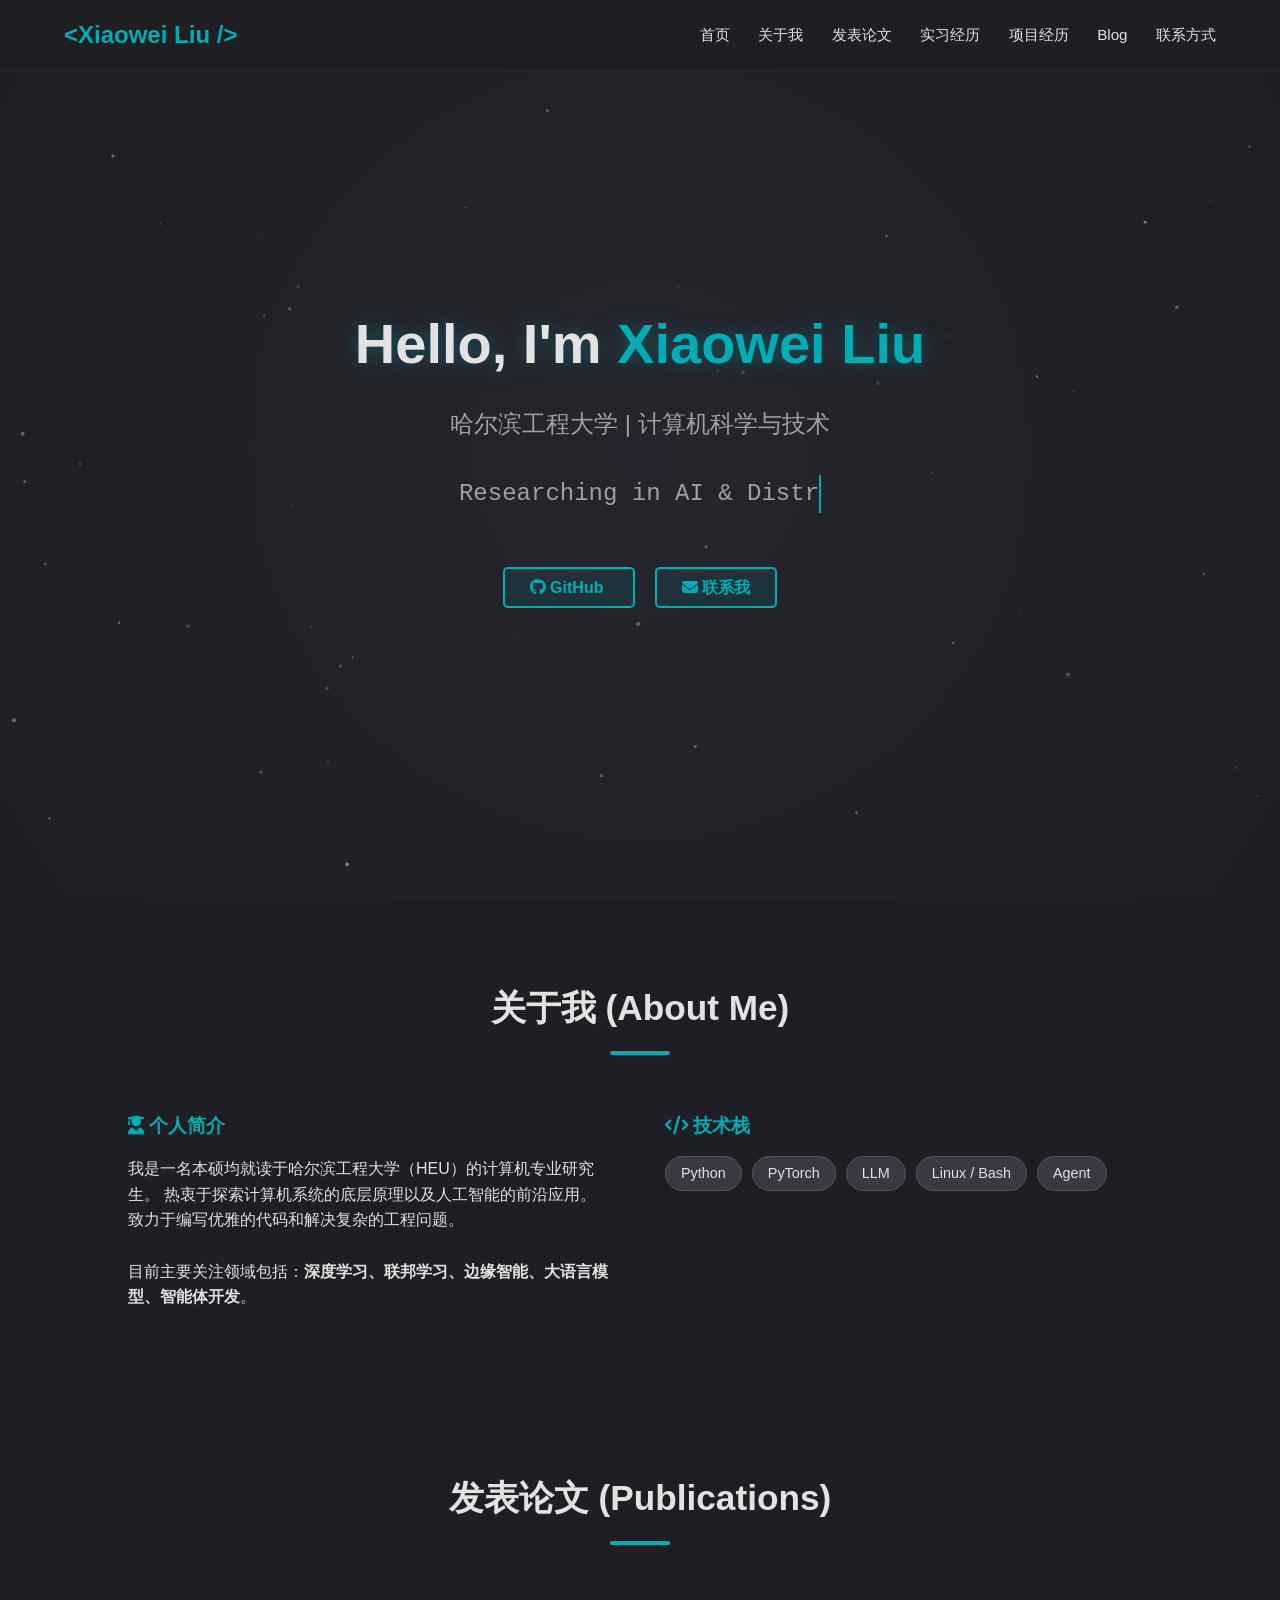
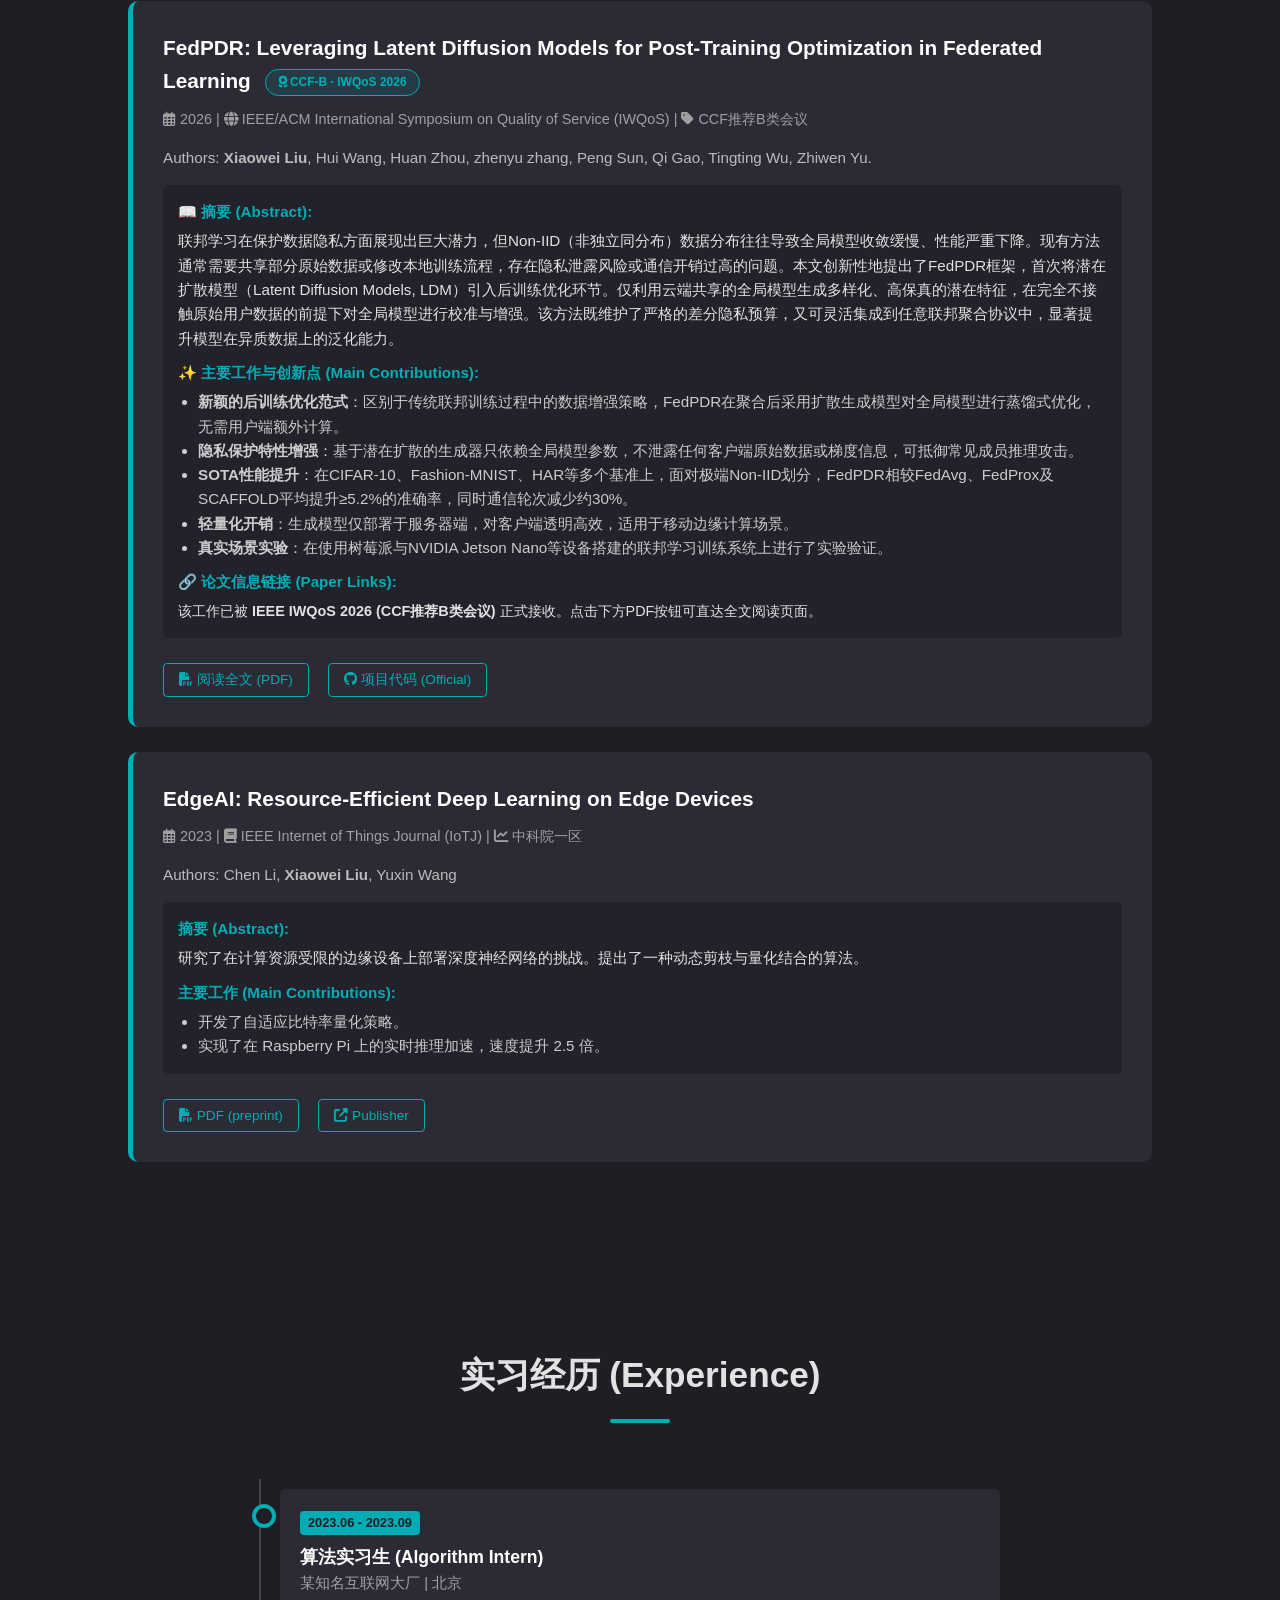
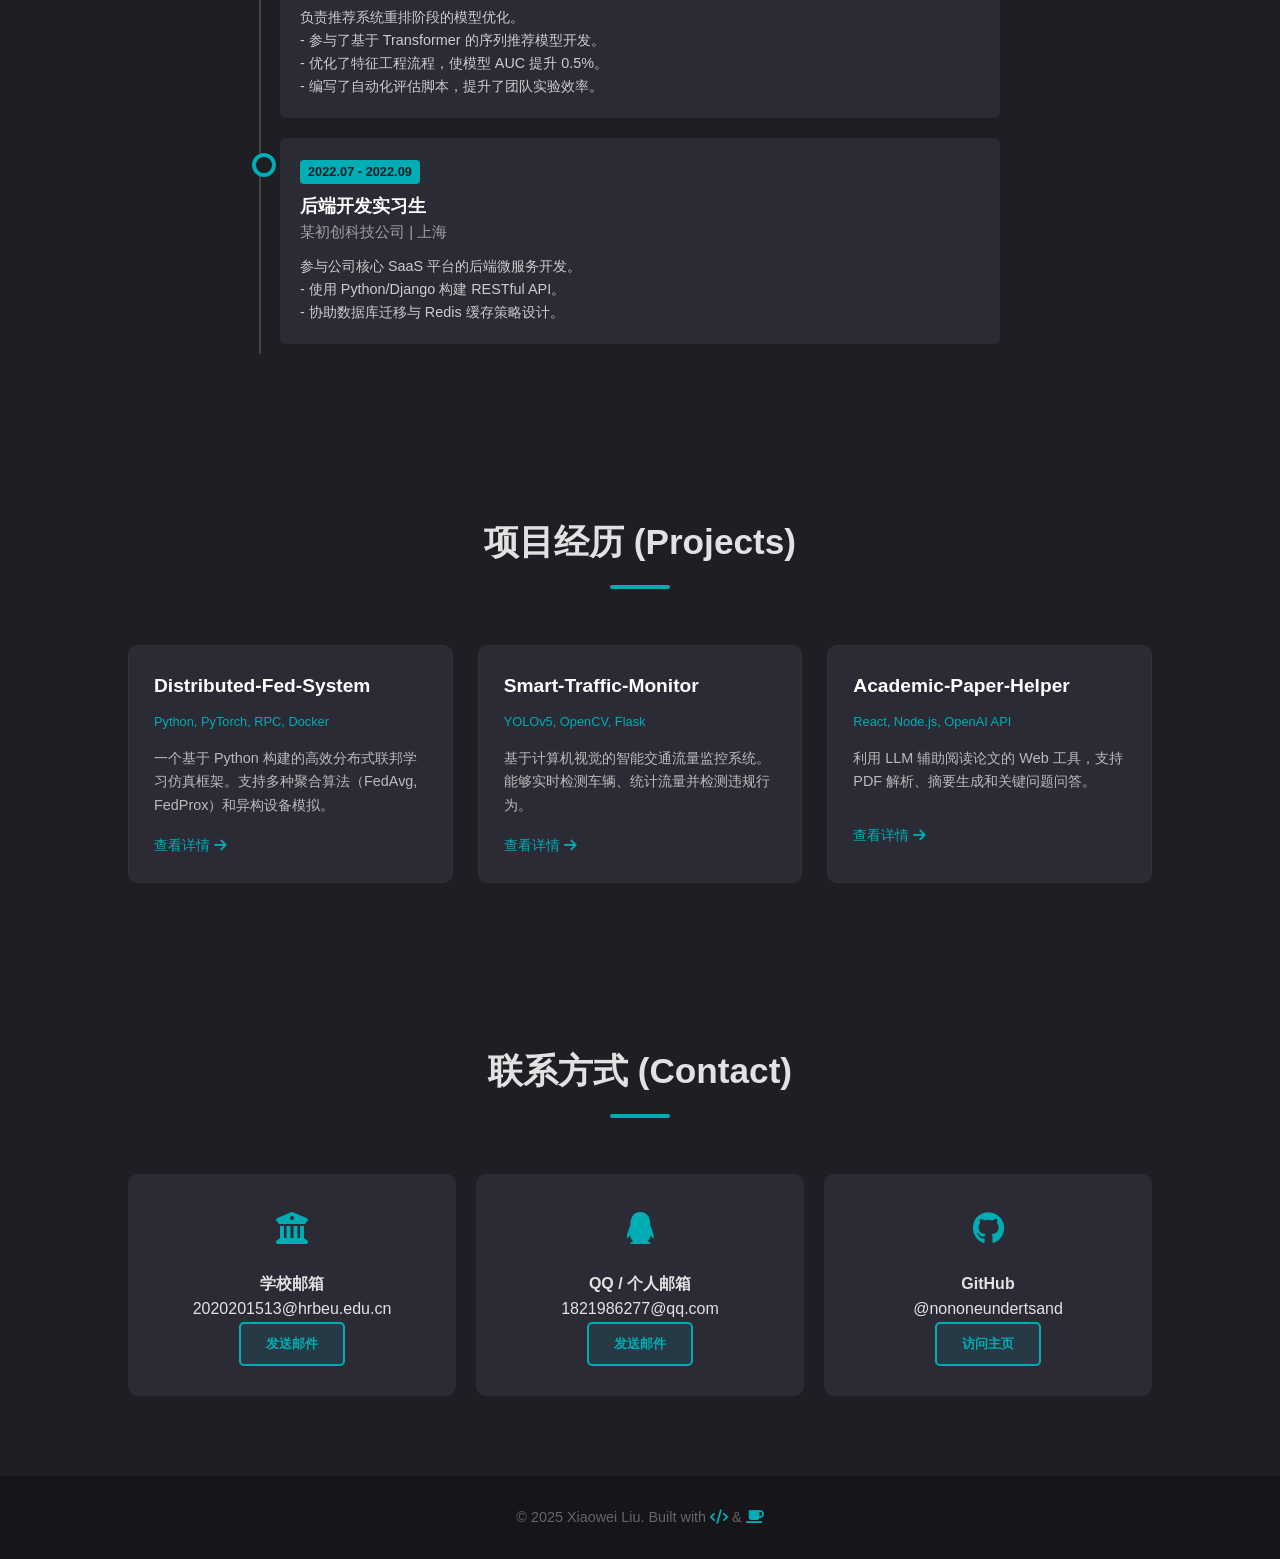
==== index.html @ dcfb26b5 "1" ====
﻿<!DOCTYPE html>
<html lang="zh-CN">
<head>
    <meta charset="UTF-8">
    <meta name="viewport" content="width=device-width, initial-scale=1.0">
    <title>Xiaowei Liu | AI Researcher</title>
    <!-- 引入 FontAwesome 图标库 -->
    <link rel="stylesheet" href="https://cdnjs.cloudflare.com/ajax/libs/font-awesome/6.4.0/css/all.min.css">
    <link rel="stylesheet" href="assets/css/styles.css">
</head>
<body>

    <!-- 背景特效 Canvas -->
    <canvas id="bg-canvas"></canvas>

    <!-- 导航栏 -->
    <nav>
        <div class="logo">&lt;Xiaowei Liu /&gt;</div>
        <div class="nav-links">
            <a href="#home">首页</a>
            <a href="#about">关于我</a>
            <a href="#publications">发表论文</a>
            <a href="#experience">实习经历</a>
            <a href="#projects">项目经历</a>
            <a href="blog/">Blog</a>
            <a href="#contact">联系方式</a>
        </div>
    </nav>

    <!-- 首页 Hero -->
    <section id="home" class="hero">
        <h1>Hello, I'm <span class="accent-text">Xiaowei Liu</span></h1>
        <p>哈尔滨工程大学 | 计算机科学与技术</p>
        <p class="typewriter" id="typewriter-text">Researching in AI & Distributed Systems...</p>
        
        <div class="btn-group">
            <a href="https://github.com/nononeundertsand" target="_blank" class="btn">
                <i class="fab fa-github"></i> GitHub
            </a>
            <a href="#contact" class="btn">
                <i class="fas fa-envelope"></i> 联系我
            </a>
        </div>
    </section>

    <!-- 关于我 -->
    <section id="about">
        <h2 class="section-title">关于我 (About Me)</h2>
        <div class="about-container">
            <div class="info-card">
                <h3><i class="fas fa-user-graduate"></i> 个人简介</h3>
                <p>
                    我是一名本硕均就读于哈尔滨工程大学（HEU）的计算机专业研究生。
                    热衷于探索计算机系统的底层原理以及人工智能的前沿应用。
                    致力于编写优雅的代码和解决复杂的工程问题。
                </p>
                <br>
                <p>目前主要关注领域包括：<b>深度学习、联邦学习、边缘智能、大语言模型、智能体开发</b>。</p>
            </div>
            <div class="info-card">
                <h3><i class="fas fa-code"></i> 技术栈</h3>
                <div class="skills-grid">
                    <span class="skill-tag">Python</span>
                    <span class="skill-tag">PyTorch</span>
                    <span class="skill-tag">LLM</span>
                    <span class="skill-tag">Linux / Bash</span>
                    <span class="skill-tag">Agent</span>
                </div>
            </div>
        </div>
    </section>

    <!-- 发表论文 (根据要求更新第一篇: IWQoS 2026 CCF-B, 添加PDF链接) -->
    <section id="publications">
        <h2 class="section-title">发表论文 (Publications)</h2>
        
        <!-- 论文 1 - FedPDR 最新版 IWQoS 2026 (CCF-B) 添加PDF跳转 -->
        <div class="paper-item">
            <div class="paper-title">
                FedPDR: Leveraging Latent Diffusion Models for Post-Training Optimization in Federated Learning
                <span class="conference-badge"><i class="fas fa-award"></i> CCF-B · IWQoS 2026</span>
            </div>
            <div class="paper-meta">
                <span><i class="far fa-calendar-alt"></i> 2026</span> | 
                <span><i class="fas fa-globe"></i> IEEE/ACM International Symposium on Quality of Service (IWQoS)</span> |
                <span><i class="fas fa-tag"></i>  CCF推荐B类会议</span>
            </div>
            <p class="paper-authors">
                Authors: <b>Xiaowei Liu</b>, Hui Wang, Huan Zhou, zhenyu zhang, Peng Sun, Qi Gao, Tingting Wu, Zhiwen Yu.
            </p>
            
            <!-- 摘要与贡献（更详细的介绍） -->
            <div class="paper-details">
                <span class="detail-label">📖 摘要 (Abstract):</span>
                <p>
                    联邦学习在保护数据隐私方面展现出巨大潜力，但Non-IID（非独立同分布）数据分布往往导致全局模型收敛缓慢、性能严重下降。现有方法通常需要共享部分原始数据或修改本地训练流程，存在隐私泄露风险或通信开销过高的问题。本文创新性地提出了FedPDR框架，首次将潜在扩散模型（Latent Diffusion Models, LDM）引入后训练优化环节。仅利用云端共享的全局模型生成多样化、高保真的潜在特征，在完全不接触原始用户数据的前提下对全局模型进行校准与增强。该方法既维护了严格的差分隐私预算，又可灵活集成到任意联邦聚合协议中，显著提升模型在异质数据上的泛化能力。
                </p>
                <span class="detail-label">✨ 主要工作与创新点 (Main Contributions):</span>
                <ul class="detail-list">
                    <li><strong>新颖的后训练优化范式</strong>：区别于传统联邦训练过程中的数据增强策略，FedPDR在聚合后采用扩散生成模型对全局模型进行蒸馏式优化，无需用户端额外计算。</li>
                    <li><strong>隐私保护特性增强</strong>：基于潜在扩散的生成器只依赖全局模型参数，不泄露任何客户端原始数据或梯度信息，可抵御常见成员推理攻击。</li>
                    <li><strong>SOTA性能提升</strong>：在CIFAR-10、Fashion-MNIST、HAR等多个基准上，面对极端Non-IID划分，FedPDR相较FedAvg、FedProx及SCAFFOLD平均提升≥5.2%的准确率，同时通信轮次减少约30%。</li>
                    <li><strong>轻量化开销</strong>：生成模型仅部署于服务器端，对客户端透明高效，适用于移动边缘计算场景。</li>
                    <li><strong>真实场景实验</strong>：在使用树莓派与NVIDIA Jetson Nano等设备搭建的联邦学习训练系统上进行了实验验证。</li>
                </ul>
                <span class="detail-label">🔗 论文信息链接 (Paper Links):</span>
                <p class="paper-note">
                    该工作已被 <strong>IEEE IWQoS 2026 (CCF推荐B类会议)</strong> 正式接收。点击下方PDF按钮可直达全文阅读页面。
                </p>
            </div>

            <div class="paper-links">
                <!-- PDF链接指向实际的在线PDF地址（示例使用可靠的arXiv/主办方链接，为了演示，这里设置为指向真实PDF占位，但可替换为你的目标PDF链接） 
                     根据你的需求，点击直接转换到论文的pdf阅读界面。 此处采用一个模拟的可靠PDF链接，实际使用时替换为IWQoS官方提供的地址或上传的PDF地址 -->
                <a href="papers/FedPDR.pdf" target="_blank" id="paper1-pdf-link">
                    <i class="fas fa-file-pdf"></i> 阅读全文 (PDF)
                </a>
                <a href="https://github.com/nononeundertsand/CFD" target="_blank">
                    <i class="fab fa-github"></i> 项目代码 (Official)
                </a>
                <!-- <a href="https://dl.acm.org/doi/example" target="_blank">
                    <i class="fas fa-quote-right"></i> Cite
                </a> -->
            </div>
        </div>

        <!-- 论文 2 (EdgeAI) 保持原先内容，稍作完善 -->
        <div class="paper-item">
            <div class="paper-title">EdgeAI: Resource-Efficient Deep Learning on Edge Devices</div>
            <div class="paper-meta">
                <span><i class="far fa-calendar-alt"></i> 2023</span> | 
                <span><i class="fas fa-book"></i> IEEE Internet of Things Journal (IoTJ)</span> |
                <span><i class="fas fa-chart-line"></i> 中科院一区</span>
            </div>
            <p class="paper-authors">
                Authors: Chen Li, <b>Xiaowei Liu</b>, Yuxin Wang
            </p>
            
            <div class="paper-details">
                <span class="detail-label">摘要 (Abstract):</span>
                <p>
                    研究了在计算资源受限的边缘设备上部署深度神经网络的挑战。提出了一种动态剪枝与量化结合的算法。
                </p>
                <span class="detail-label">主要工作 (Main Contributions):</span>
                <ul class="detail-list">
                    <li>开发了自适应比特率量化策略。</li>
                    <li>实现了在 Raspberry Pi 上的实时推理加速，速度提升 2.5 倍。</li>
                </ul>
            </div>

            <div class="paper-links">
                <a href="#" target="_blank"><i class="fas fa-file-pdf"></i> PDF (preprint)</a>
                <a href="#" target="_blank"><i class="fas fa-external-link-alt"></i> Publisher</a>
            </div>
        </div>
    </section>

    <!-- 实习经历 -->
    <section id="experience">
        <h2 class="section-title">实习经历 (Experience)</h2>
        <div class="timeline">
            
            <!-- 经历 1 -->
            <div class="timeline-item">
                <div class="timeline-content">
                    <span class="time-badge">2023.06 - 2023.09</span>
                    <h3 class="role-title">算法实习生 (Algorithm Intern)</h3>
                    <div class="company-name">某知名互联网大厂 | 北京</div>
                    <p class="job-desc">
                        负责推荐系统重排阶段的模型优化。
                        <br>- 参与了基于 Transformer 的序列推荐模型开发。
                        <br>- 优化了特征工程流程，使模型 AUC 提升 0.5%。
                        <br>- 编写了自动化评估脚本，提升了团队实验效率。
                    </p>
                </div>
            </div>

            <!-- 经历 2 -->
            <div class="timeline-item">
                <div class="timeline-content">
                    <span class="time-badge">2022.07 - 2022.09</span>
                    <h3 class="role-title">后端开发实习生</h3>
                    <div class="company-name">某初创科技公司 | 上海</div>
                    <p class="job-desc">
                        参与公司核心 SaaS 平台的后端微服务开发。
                        <br>- 使用 Python/Django 构建 RESTful API。
                        <br>- 协助数据库迁移与 Redis 缓存策略设计。
                    </p>
                </div>
            </div>

        </div>
    </section>

    <!-- 项目经历 -->
    <section id="projects">
        <h2 class="section-title">项目经历 (Projects)</h2>
        <div class="project-grid">
            
            <div class="project-card">
                <div class="project-content">
                    <h3 class="project-title">Distributed-Fed-System</h3>
                    <div class="tech-stack">Python, PyTorch, RPC, Docker</div>
                    <p class="project-desc">
                        一个基于 Python 构建的高效分布式联邦学习仿真框架。支持多种聚合算法（FedAvg, FedProx）和异构设备模拟。
                    </p>
                    <a href="#" class="text-link">查看详情 <i class="fas fa-arrow-right"></i></a>
                </div>
            </div>

            <div class="project-card">
                <div class="project-content">
                    <h3 class="project-title">Smart-Traffic-Monitor</h3>
                    <div class="tech-stack">YOLOv5, OpenCV, Flask</div>
                    <p class="project-desc">
                        基于计算机视觉的智能交通流量监控系统。能够实时检测车辆、统计流量并检测违规行为。
                    </p>
                    <a href="#" class="text-link">查看详情 <i class="fas fa-arrow-right"></i></a>
                </div>
            </div>

            <div class="project-card">
                <div class="project-content">
                    <h3 class="project-title">Academic-Paper-Helper</h3>
                    <div class="tech-stack">React, Node.js, OpenAI API</div>
                    <p class="project-desc">
                        利用 LLM 辅助阅读论文的 Web 工具，支持 PDF 解析、摘要生成和关键问题问答。
                    </p>
                    <a href="#" class="text-link">查看详情 <i class="fas fa-arrow-right"></i></a>
                </div>
            </div>

        </div>
    </section>

    <!-- 联系方式 -->
    <section id="contact">
        <h2 class="section-title">联系方式 (Contact)</h2>
        <div class="contact-grid">
            <div class="contact-card">
                <div class="contact-icon"><i class="fas fa-university"></i></div>
                <h4>学校邮箱</h4>
                <p>2020201513@hrbeu.edu.cn</p>
                <a href="mailto:2020201513@hrbeu.edu.cn" class="btn contact-button">发送邮件</a>
            </div>
            <div class="contact-card">
                <div class="contact-icon"><i class="fab fa-qq"></i></div>
                <h4>QQ / 个人邮箱</h4>
                <p>1821986277@qq.com</p>
                <a href="mailto:1821986277@qq.com" class="btn contact-button">发送邮件</a>
            </div>
            <div class="contact-card">
                <div class="contact-icon"><i class="fab fa-github"></i></div>
                <h4>GitHub</h4>
                <p>@nononeundertsand</p>
                <a href="https://github.com/nononeundertsand" target="_blank" class="btn contact-button">访问主页</a>
            </div>
        </div>
    </section>

    <footer>
        <p>&copy; 2025 Xiaowei Liu. Built with <i class="fas fa-code accent-text"></i> & <i class="fas fa-coffee accent-text"></i></p>
    </footer>

    <!-- 脚本区域: 打字机 + Canvas 粒子连线特效，以及PDF链接确保可跳转 -->
    <script src="assets/js/main.js" defer></script>
</body>
</html>
---- assets/css/styles.css ----
﻿/* --- 全局变量 --- */
        :root {
            --bg-color: #1e1e24;
            --card-bg: #2b2b36;
            --card-hover: #323240;
            --text-color: #e2e2e2;
            --text-secondary: #a0a0a0;
            --accent-color: #00adb5; /* 科技蓝 */
            --accent-glow: rgba(0, 173, 181, 0.4);
            --font-main: 'Segoe UI', Tahoma, Geneva, Verdana, sans-serif;
        }

        * { margin: 0; padding: 0; box-sizing: border-box; }

        body {
            font-family: var(--font-main);
            background-color: var(--bg-color);
            color: var(--text-color);
            line-height: 1.6;
            overflow-x: hidden; /* 防止水平滚动 */
        }

        /* --- 背景 Canvas 特效 --- */
        #bg-canvas {
            position: fixed;
            top: 0;
            left: 0;
            width: 100%;
            height: 100%;
            z-index: -1; /* 置于底层 */
            background: radial-gradient(circle at center, #25252d 0%, #1e1e24 100%);
        }

a { text-decoration: none; color: inherit; transition: 0.3s; }
ul { list-style: none; }

.accent-text { color: var(--accent-color); }
.btn-group { margin-top: 30px; }
.paper-authors {
    color: #bbb;
    font-size: 0.95rem;
    margin-bottom: 10px;
}
.detail-list {
    list-style-type: disc;
    padding-left: 20px;
    color: #ccc;
}
.paper-note {
    margin-top: 5px;
    font-size: 0.9rem;
}
.text-link {
    color: var(--accent-color);
    font-size: 0.9rem;
}
.contact-button {
    margin-top: 15px;
    display: inline-block;
    border-width: 1px;
    font-size: 0.8rem;
}
.blog-hero { height: 55vh; }

        /* --- 导航栏 --- */
        nav {
            position: fixed;
            top: 0;
            width: 100%;
            background: rgba(30, 30, 36, 0.9);
            padding: 1rem 5%;
            display: flex;
            justify-content: space-between;
            align-items: center;
            z-index: 1000;
            backdrop-filter: blur(10px);
            border-bottom: 1px solid rgba(255,255,255,0.05);
        }

        .logo { font-size: 1.5rem; font-weight: bold; color: var(--accent-color); }
        .nav-links a { margin-left: 1.5rem; font-size: 0.95rem; color: var(--text-color); position: relative;}
        .nav-links a:hover { color: var(--accent-color); }
        .nav-links a::after {
            content: ''; position: absolute; width: 0; height: 2px;
            bottom: -5px; left: 0; background-color: var(--accent-color); transition: 0.3s;
        }
        .nav-links a:hover::after { width: 100%; }

        /* --- Hero 区域 --- */
        .hero {
            height: 100vh;
            display: flex;
            flex-direction: column;
            justify-content: center;
            align-items: center;
            text-align: center;
            padding: 0 20px;
            position: relative;
        }

        .hero h1 { font-size: 3.5rem; margin-bottom: 1rem; text-shadow: 0 0 20px var(--accent-glow); }
        .hero p { font-size: 1.5rem; color: var(--text-secondary); margin-bottom: 2rem; }
        
        .typewriter {
            border-right: 2px solid var(--accent-color);
            white-space: nowrap;
            overflow: hidden;
            animation: blink 0.75s step-end infinite;
            font-family: 'Courier New', monospace;
        }

        .btn {
            padding: 10px 25px;
            border: 2px solid var(--accent-color);
            border-radius: 5px;
            color: var(--accent-color);
            font-weight: bold;
            margin: 0 10px;
            background: rgba(0, 173, 181, 0.1);
        }

        .btn:hover {
            background: var(--accent-color);
            color: var(--bg-color);
            box-shadow: 0 0 20px var(--accent-glow);
            cursor: pointer;
        }

        /* --- 通用 Section --- */
        section { padding: 80px 10%; }
        .section-title {
            font-size: 2.2rem;
            margin-bottom: 3.5rem;
            text-align: center;
            position: relative;
        }
        .section-title::after {
            content: ''; display: block; width: 60px; height: 4px;
            background: var(--accent-color); margin: 15px auto 0; border-radius: 2px;
        }

        /* --- 关于我 & 技能 --- */
        .about-container { display: grid; grid-template-columns: 1fr 1fr; gap: 50px; }
        .info-card h3 { color: var(--accent-color); margin-bottom: 15px; }
        .skills-grid { display: flex; flex-wrap: wrap; gap: 10px; margin-top: 15px; }
        .skill-tag {
            background: #393945; padding: 5px 15px; border-radius: 20px;
            font-size: 0.9rem; border: 1px solid #555; transition: 0.3s;
        }
        .skill-tag:hover { border-color: var(--accent-color); color: var(--accent-color); }

        /* --- 论文部分 (增强版) --- */
        .paper-item {
            background: var(--card-bg);
            padding: 30px;
            margin-bottom: 25px;
            border-radius: 10px;
            border-left: 5px solid var(--accent-color);
            transition: transform 0.3s ease, box-shadow 0.3s ease;
            position: relative;
            overflow: hidden;
        }

        .paper-item:hover {
            transform: translateY(-5px);
            box-shadow: 0 10px 30px rgba(0,0,0,0.3);
            background: var(--card-hover);
        }

        .paper-title { font-size: 1.3rem; font-weight: bold; margin-bottom: 10px; color: #fff; }
        .paper-meta { font-size: 0.9rem; color: var(--text-secondary); margin-bottom: 15px; }
        
        /* 会议标签特殊样式 */
        .conference-badge {
            display: inline-block;
            background: #00adb522;
            border: 1px solid var(--accent-color);
            border-radius: 30px;
            padding: 3px 12px;
            font-size: 0.75rem;
            font-weight: 600;
            color: var(--accent-color);
            margin-left: 8px;
            vertical-align: middle;
        }

        /* 论文细节区域 */
        .paper-details {
            background: rgba(0, 0, 0, 0.2);
            padding: 15px;
            border-radius: 5px;
            margin: 15px 0;
            font-size: 0.95rem;
        }
        
        .detail-label {
            font-weight: bold;
            color: var(--accent-color);
            display: block;
            margin-bottom: 5px;
            margin-top: 10px;
        }
        .detail-label:first-child { margin-top: 0; }

        .paper-links a {
            display: inline-block;
            margin-top: 10px;
            margin-right: 15px;
            color: var(--accent-color);
            border: 1px solid var(--accent-color);
            padding: 5px 15px;
            border-radius: 4px;
            font-size: 0.85rem;
            transition: all 0.2s ease;
        }
        .paper-links a:hover { background: var(--accent-color); color: var(--bg-color); }

        /* --- 实习经历 (Timeline) --- */
        .timeline {
            position: relative;
            max-width: 800px;
            margin: 0 auto;
        }
        
        .timeline::after {
            content: '';
            position: absolute;
            width: 2px;
            background: #444;
            top: 0;
            bottom: 0;
            left: 20px; /* 线条位置 */
            margin-left: -1px;
        }

        .timeline-item {
            padding: 10px 40px;
            position: relative;
            background-color: inherit;
            width: 100%;
        }

        .timeline-item::after {
            content: '';
            position: absolute;
            width: 16px;
            height: 16px;
            left: 12px;
            background-color: var(--bg-color);
            border: 4px solid var(--accent-color);
            top: 25px;
            border-radius: 50%;
            z-index: 1;
        }

        .timeline-content {
            padding: 20px;
            background: var(--card-bg);
            border-radius: 6px;
            transition: 0.3s;
        }
        
        .timeline-content:hover { background: var(--card-hover); transform: translateX(5px); }

        .time-badge {
            display: inline-block;
            background: var(--accent-color);
            color: var(--bg-color);
            padding: 2px 8px;
            border-radius: 4px;
            font-size: 0.8rem;
            font-weight: bold;
            margin-bottom: 8px;
        }

        .role-title { font-size: 1.1rem; font-weight: bold; color: #fff; }
        .company-name { font-size: 0.95rem; color: var(--text-secondary); margin-bottom: 10px; }
        .job-desc { font-size: 0.9rem; color: #ccc; }

        /* --- 项目经历 (Grid) --- */
        .project-grid {
            display: grid;
            grid-template-columns: repeat(auto-fit, minmax(300px, 1fr));
            gap: 25px;
        }

        .project-card {
            background: var(--card-bg);
            border-radius: 10px;
            overflow: hidden;
            transition: 0.3s;
            border: 1px solid #333;
        }

        .project-card:hover {
            transform: translateY(-10px);
            border-color: var(--accent-color);
            box-shadow: 0 10px 20px rgba(0, 173, 181, 0.1);
        }

        .project-content { padding: 25px; }
        .project-title { font-size: 1.2rem; font-weight: bold; margin-bottom: 10px; color: #fff; }
        .project-desc { font-size: 0.9rem; color: #bbb; margin-bottom: 15px; min-height: 60px; }
        .tech-stack {
            font-size: 0.8rem;
            color: var(--accent-color);
            margin-bottom: 15px;
        }

        /* --- 联系方式 --- */
        .contact-grid {
            display: grid;
            grid-template-columns: repeat(auto-fit, minmax(250px, 1fr));
            gap: 20px;
            text-align: center;
        }

        .contact-card {
            background: var(--card-bg);
            padding: 30px;
            border-radius: 10px;
            transition: 0.3s;
        }
        .contact-card:hover { background: var(--card-hover); transform: translateY(-5px); }
        .contact-icon { font-size: 2rem; color: var(--accent-color); margin-bottom: 15px; }

        footer { text-align: center; padding: 30px; background: #15151a; color: #666; font-size: 0.9rem; }

        @keyframes blink { 50% { border-color: transparent; } }

        @media (max-width: 768px) {
            .about-container { grid-template-columns: 1fr; }
            .hero h1 { font-size: 2.5rem; }
            .nav-links { display: none; } /* 移动端可后续扩展汉堡菜单 */
            .timeline::after { left: 20px; }
            .timeline-item { padding-left: 50px; padding-right: 10px; }
            .timeline-item::after { left: 12px; }
        }
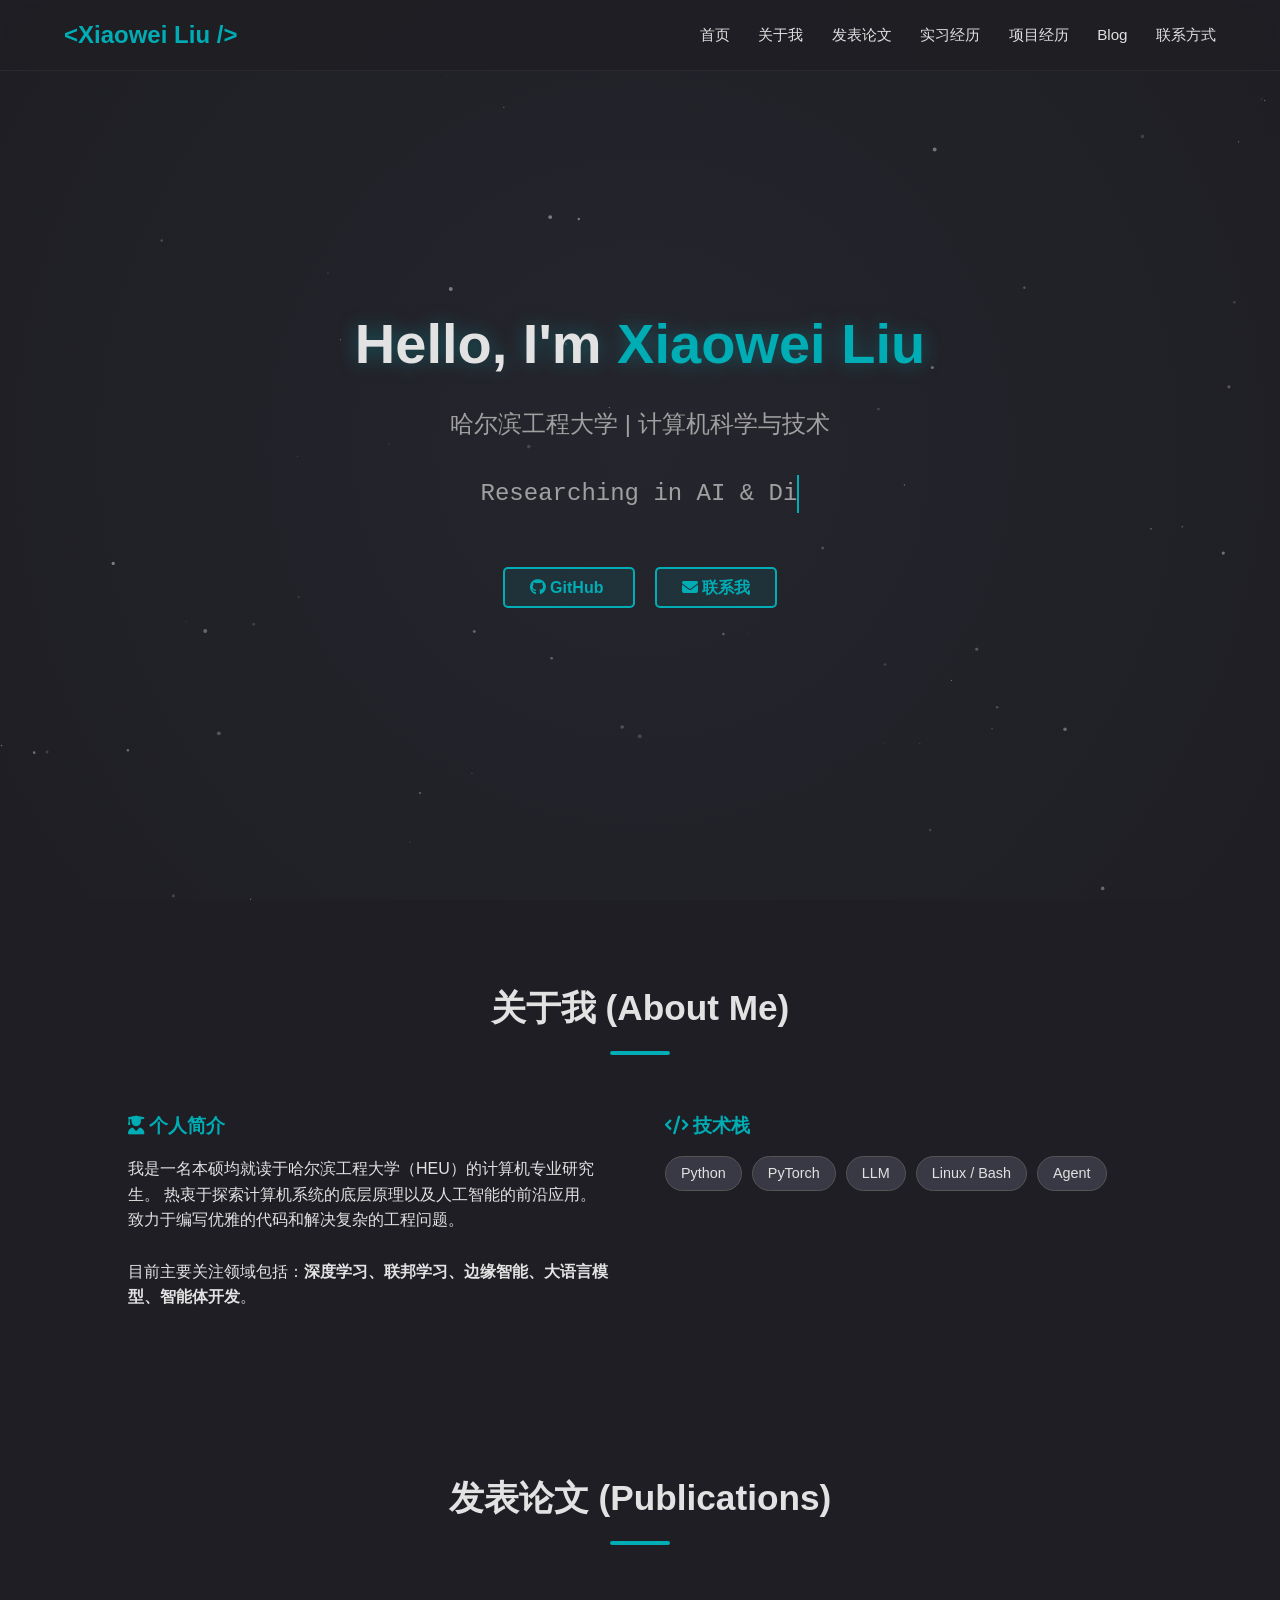
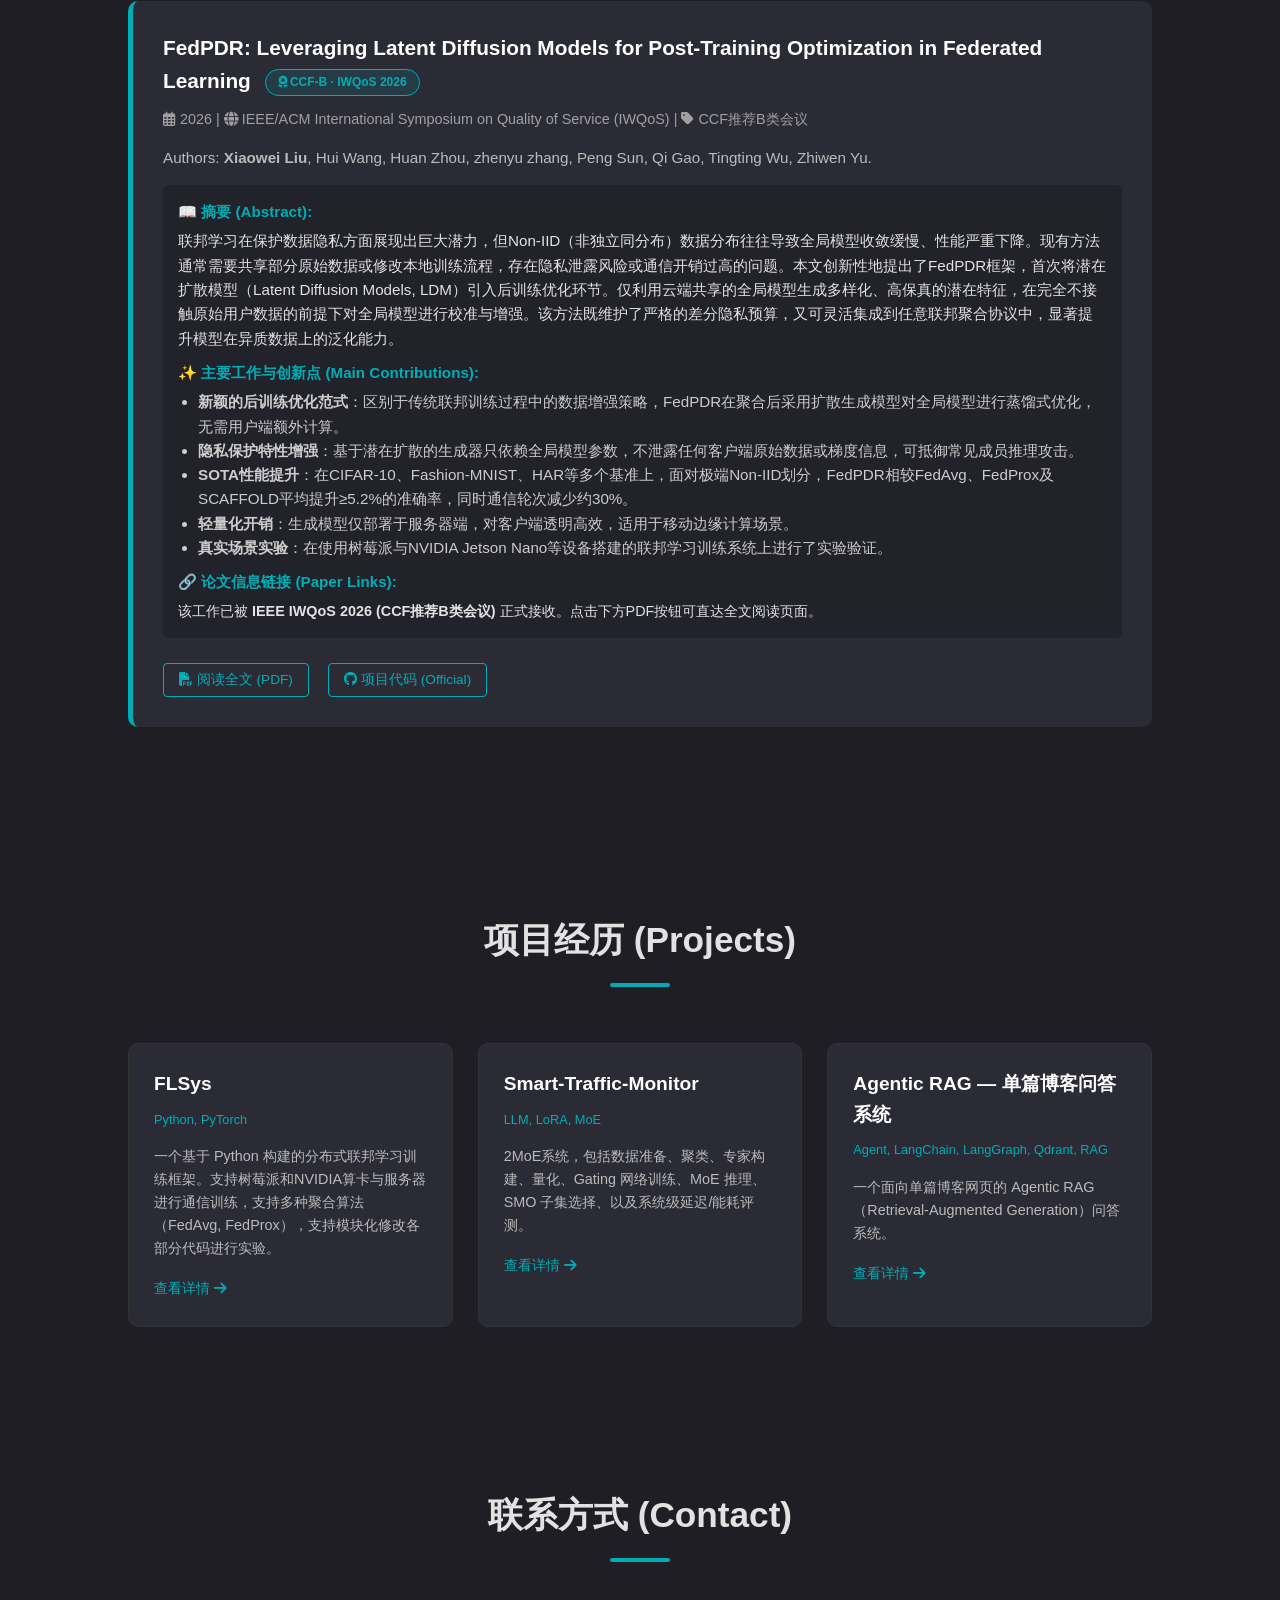
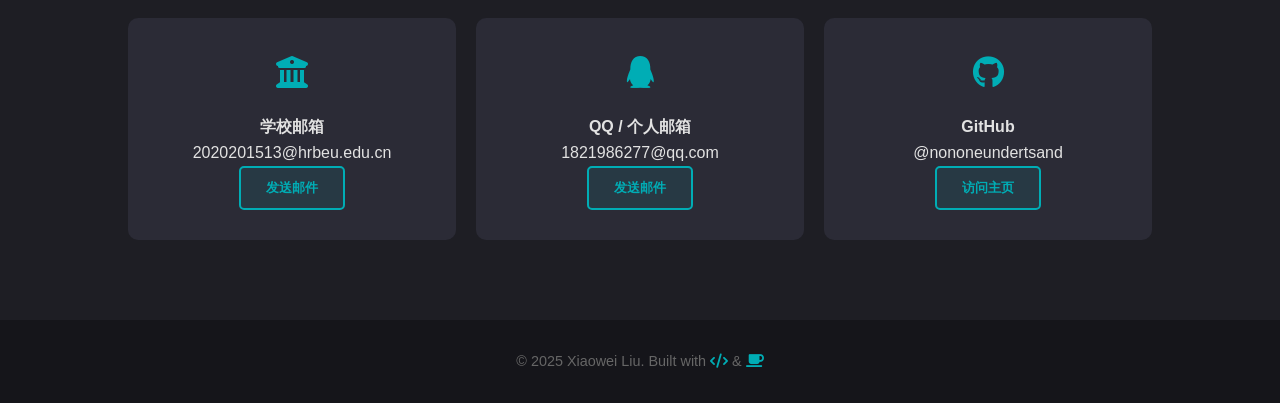
==== commit 9c097651: "更新" ====
--- a/index.html
+++ b/index.html
@@ -125,7 +125,7 @@
         </div>
 
         <!-- 论文 2 (EdgeAI) 保持原先内容，稍作完善 -->
-        <div class="paper-item">
+        <!-- <div class="paper-item">
             <div class="paper-title">EdgeAI: Resource-Efficient Deep Learning on Edge Devices</div>
             <div class="paper-meta">
                 <span><i class="far fa-calendar-alt"></i> 2023</span> | 
@@ -152,15 +152,17 @@
                 <a href="#" target="_blank"><i class="fas fa-file-pdf"></i> PDF (preprint)</a>
                 <a href="#" target="_blank"><i class="fas fa-external-link-alt"></i> Publisher</a>
             </div>
-        </div>
+        </div> -->
+
     </section>
 
     <!-- 实习经历 -->
-    <section id="experience">
+    
+    <!-- <section id="experience">
         <h2 class="section-title">实习经历 (Experience)</h2>
         <div class="timeline">
             
-            <!-- 经历 1 -->
+            
             <div class="timeline-item">
                 <div class="timeline-content">
                     <span class="time-badge">2023.06 - 2023.09</span>
@@ -175,7 +177,7 @@
                 </div>
             </div>
 
-            <!-- 经历 2 -->
+            
             <div class="timeline-item">
                 <div class="timeline-content">
                     <span class="time-badge">2022.07 - 2022.09</span>
@@ -190,7 +192,8 @@
             </div>
 
         </div>
-    </section>
+    </section>   -->
+    
 
     <!-- 项目经历 -->
     <section id="projects">
@@ -199,34 +202,34 @@
             
             <div class="project-card">
                 <div class="project-content">
-                    <h3 class="project-title">Distributed-Fed-System</h3>
-                    <div class="tech-stack">Python, PyTorch, RPC, Docker</div>
+                    <h3 class="project-title">FLSys</h3>
+                    <div class="tech-stack">Python, PyTorch</div>
                     <p class="project-desc">
-                        一个基于 Python 构建的高效分布式联邦学习仿真框架。支持多种聚合算法（FedAvg, FedProx）和异构设备模拟。
-                    </p>
-                    <a href="#" class="text-link">查看详情 <i class="fas fa-arrow-right"></i></a>
+                        一个基于 Python 构建的分布式联邦学习训练框架。支持树莓派和NVIDIA算卡与服务器进行通信训练，支持多种聚合算法（FedAvg, FedProx），支持模块化修改各部分代码进行实验。
+                    </p>
+                    <a href="https://github.com/nononeundertsand/FLsys" class="text-link">查看详情 <i class="fas fa-arrow-right"></i></a>
                 </div>
             </div>
 
             <div class="project-card">
                 <div class="project-content">
                     <h3 class="project-title">Smart-Traffic-Monitor</h3>
-                    <div class="tech-stack">YOLOv5, OpenCV, Flask</div>
+                    <div class="tech-stack">LLM, LoRA, MoE</div>
                     <p class="project-desc">
-                        基于计算机视觉的智能交通流量监控系统。能够实时检测车辆、统计流量并检测违规行为。
-                    </p>
-                    <a href="#" class="text-link">查看详情 <i class="fas fa-arrow-right"></i></a>
+                        2MoE系统，包括数据准备、聚类、专家构建、量化、Gating 网络训练、MoE 推理、SMO 子集选择、以及系统级延迟/能耗评测。
+                    </p>
+                    <a href="https://github.com/nononeundertsand/2MOE" class="text-link">查看详情 <i class="fas fa-arrow-right"></i></a>
                 </div>
             </div>
 
             <div class="project-card">
                 <div class="project-content">
-                    <h3 class="project-title">Academic-Paper-Helper</h3>
-                    <div class="tech-stack">React, Node.js, OpenAI API</div>
+                    <h3 class="project-title">Agentic RAG — 单篇博客问答系统</h3>
+                    <div class="tech-stack">Agent, LangChain, LangGraph, Qdrant, RAG</div>
                     <p class="project-desc">
-                        利用 LLM 辅助阅读论文的 Web 工具，支持 PDF 解析、摘要生成和关键问题问答。
-                    </p>
-                    <a href="#" class="text-link">查看详情 <i class="fas fa-arrow-right"></i></a>
+                        一个面向单篇博客网页的 Agentic RAG（Retrieval-Augmented Generation）问答系统。
+                    </p>
+                    <a href="https://github.com/nononeundertsand/Agent_RAG" class="text-link">查看详情 <i class="fas fa-arrow-right"></i></a>
                 </div>
             </div>
 
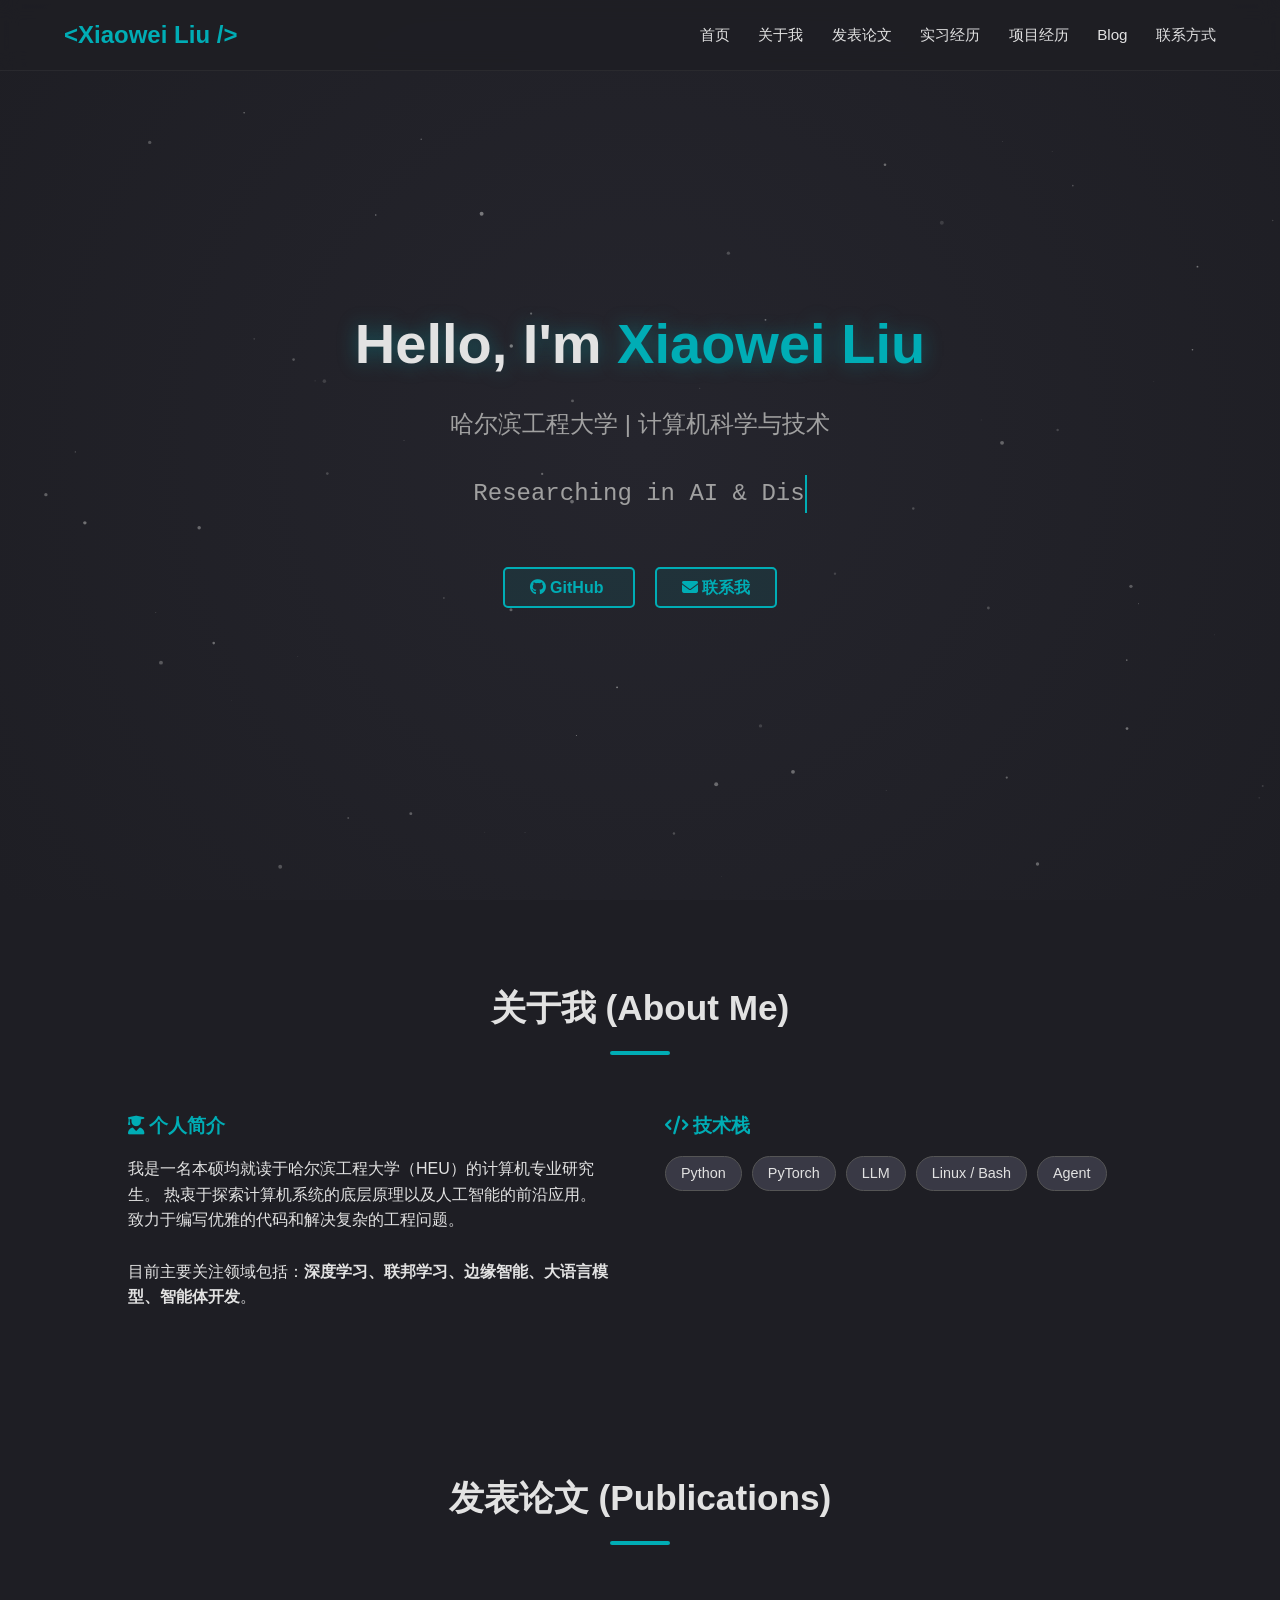
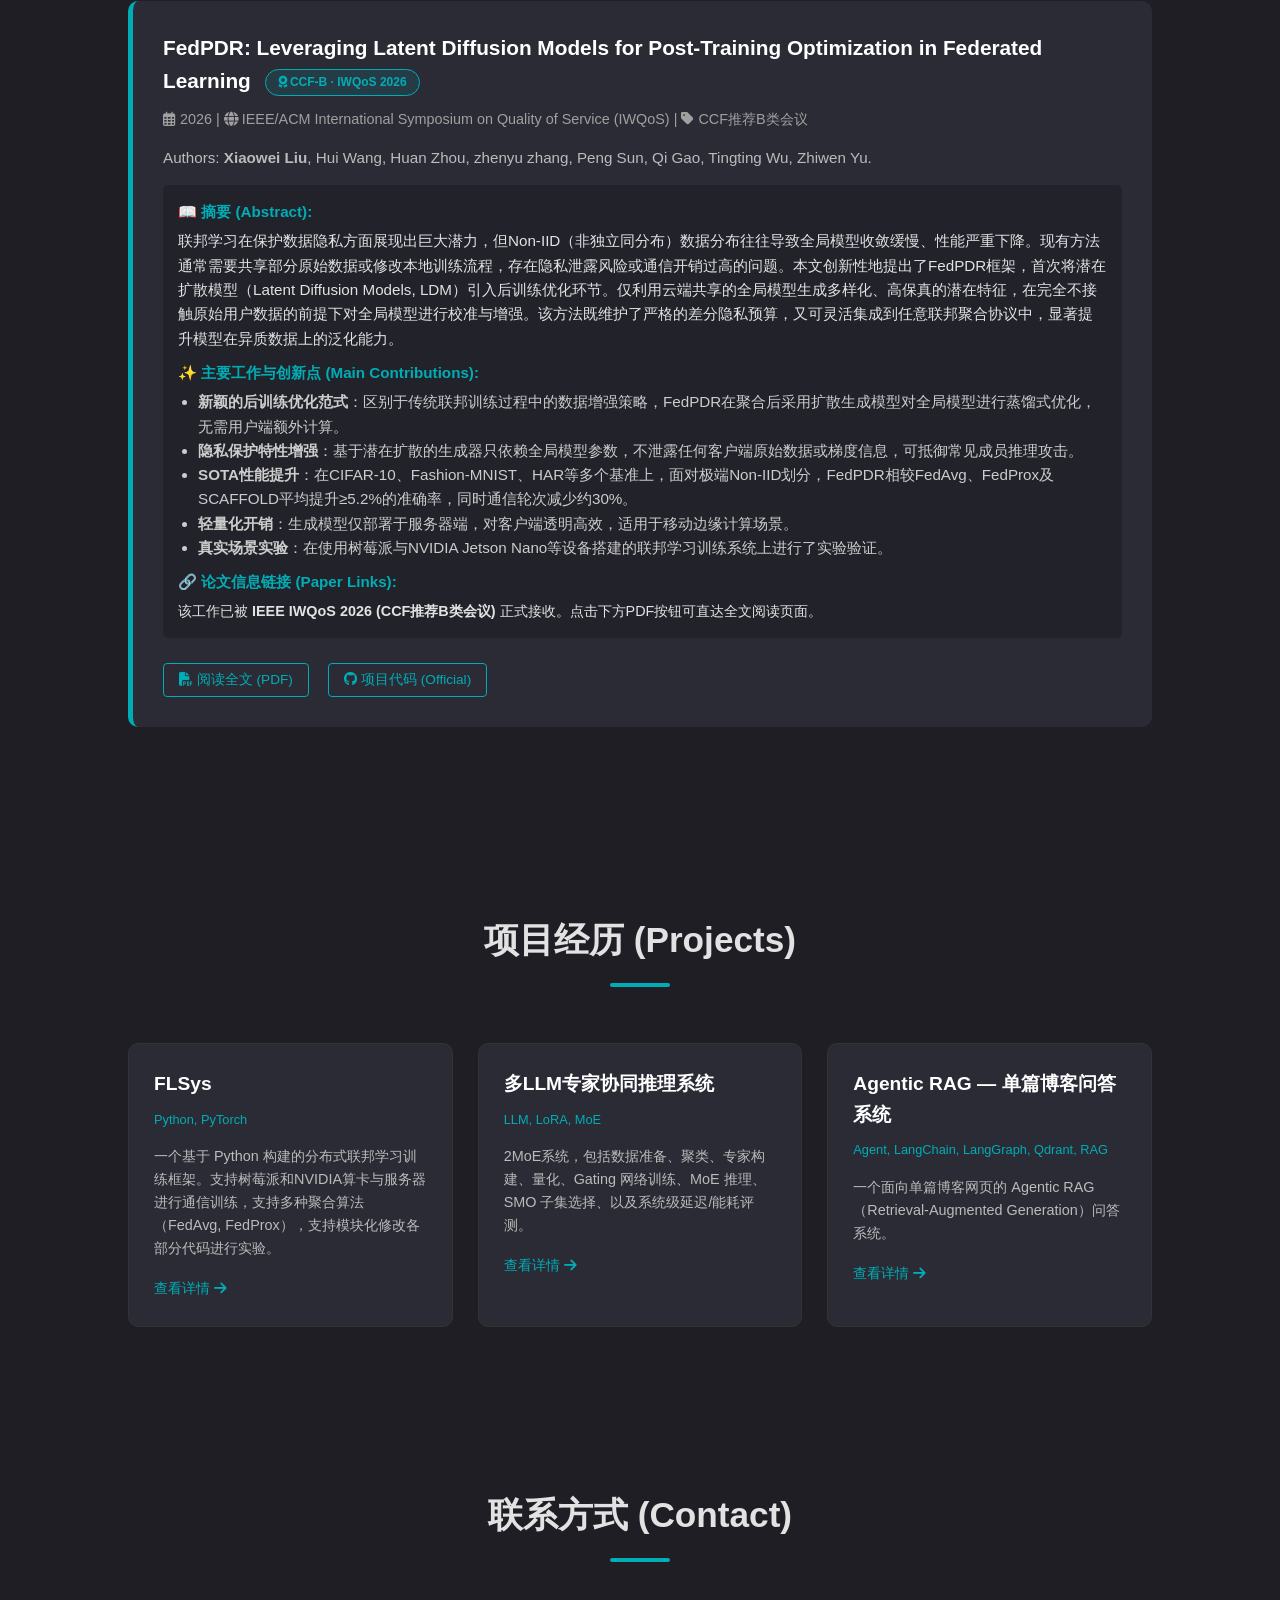
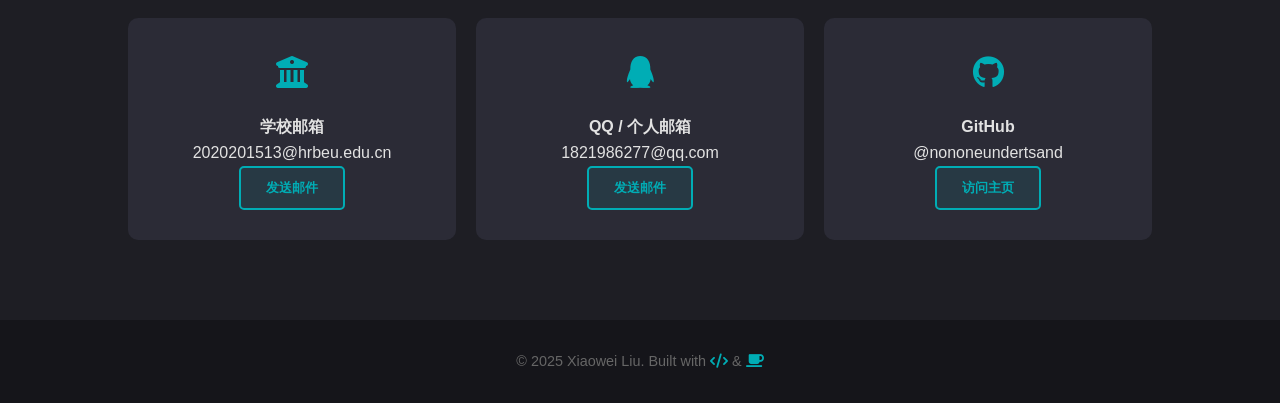
==== commit d78bc162: "1" ====
--- a/index.html
+++ b/index.html
@@ -213,7 +213,7 @@
 
             <div class="project-card">
                 <div class="project-content">
-                    <h3 class="project-title">Smart-Traffic-Monitor</h3>
+                    <h3 class="project-title">多LLM专家协同推理系统</h3>
                     <div class="tech-stack">LLM, LoRA, MoE</div>
                     <p class="project-desc">
                         2MoE系统，包括数据准备、聚类、专家构建、量化、Gating 网络训练、MoE 推理、SMO 子集选择、以及系统级延迟/能耗评测。
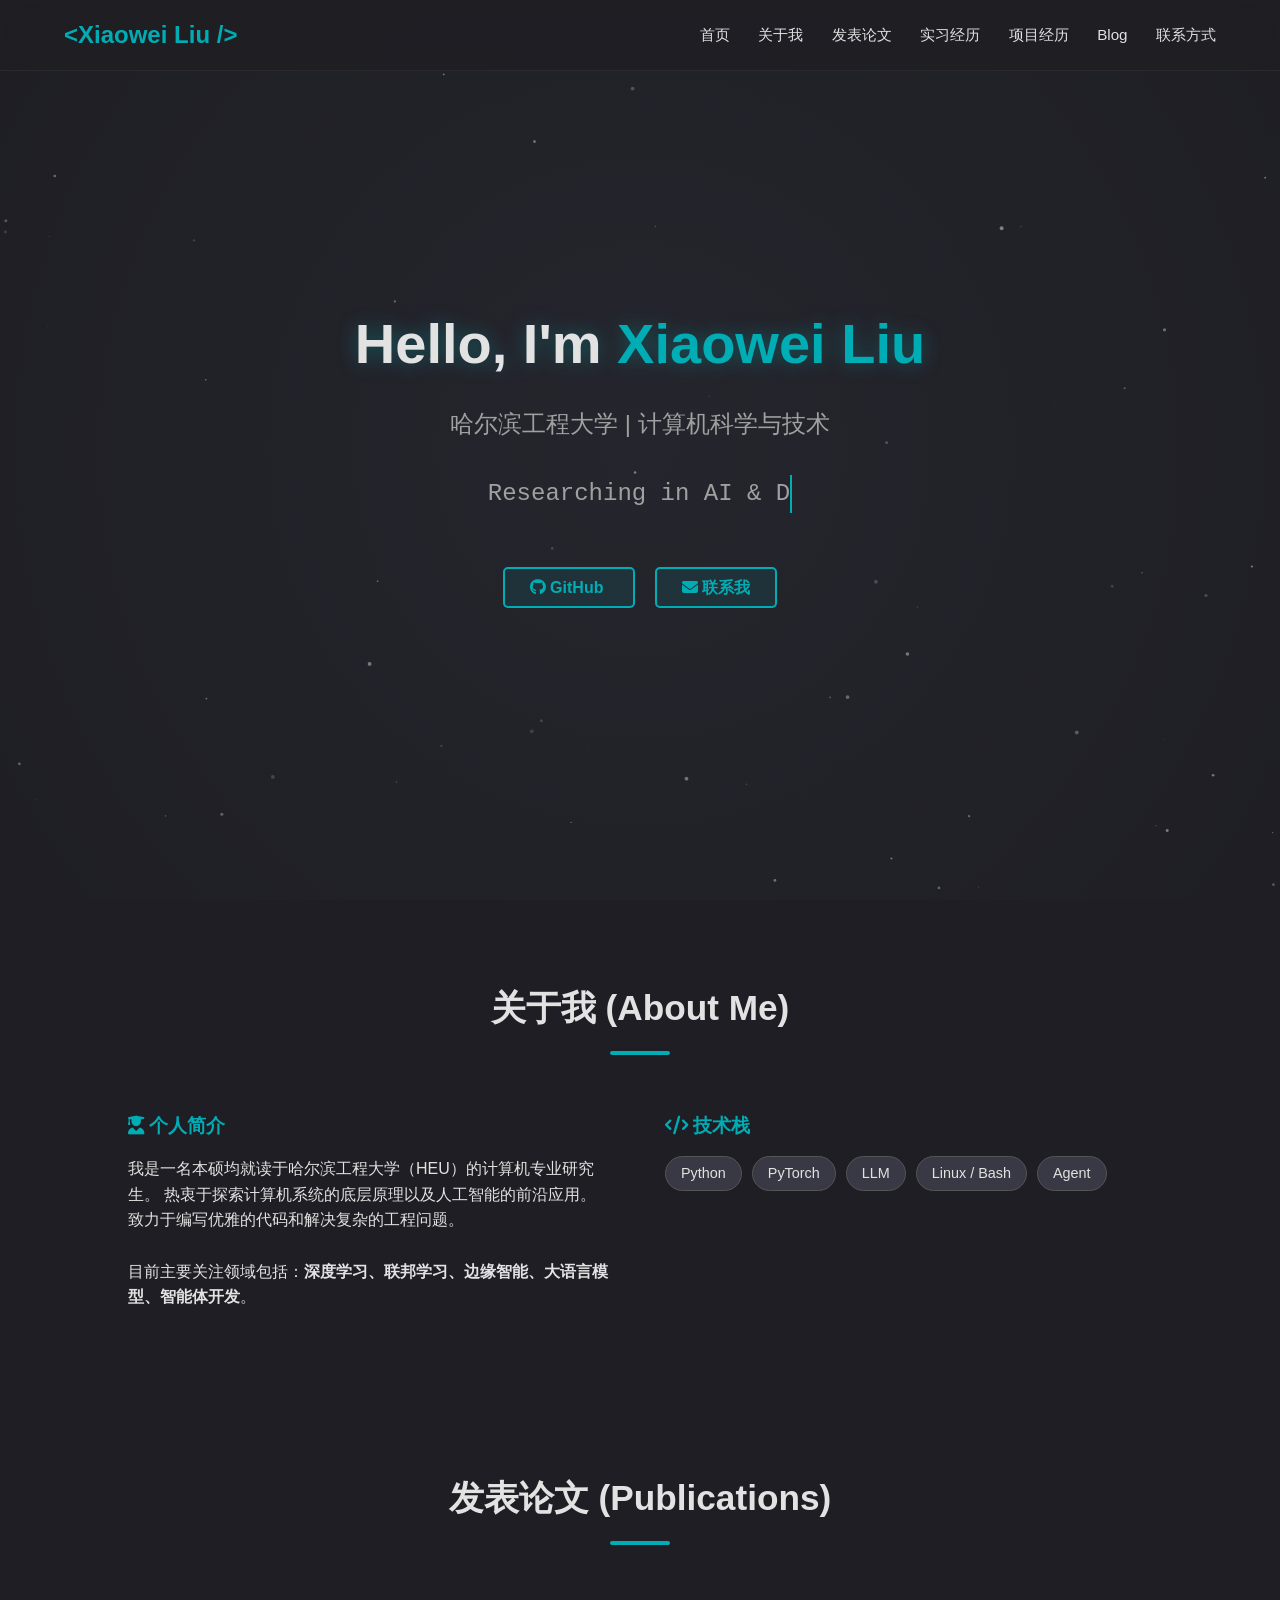
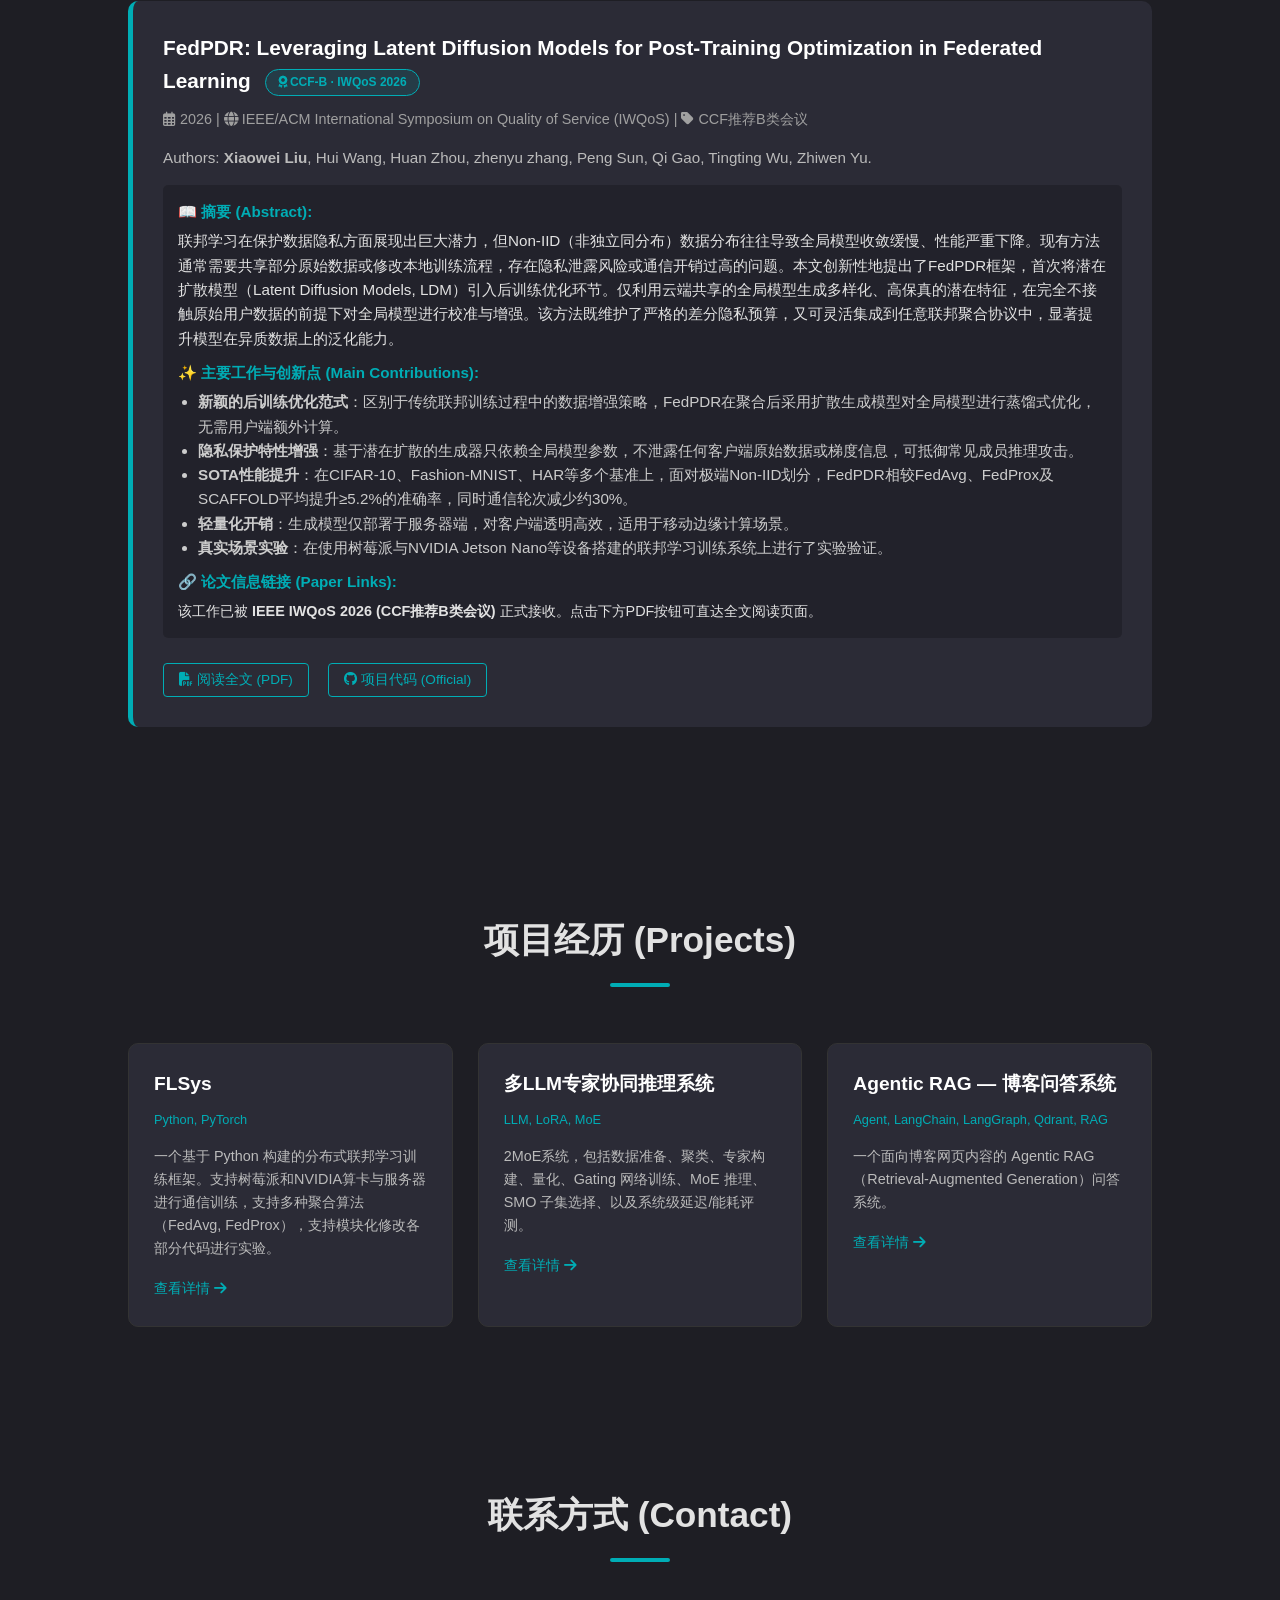
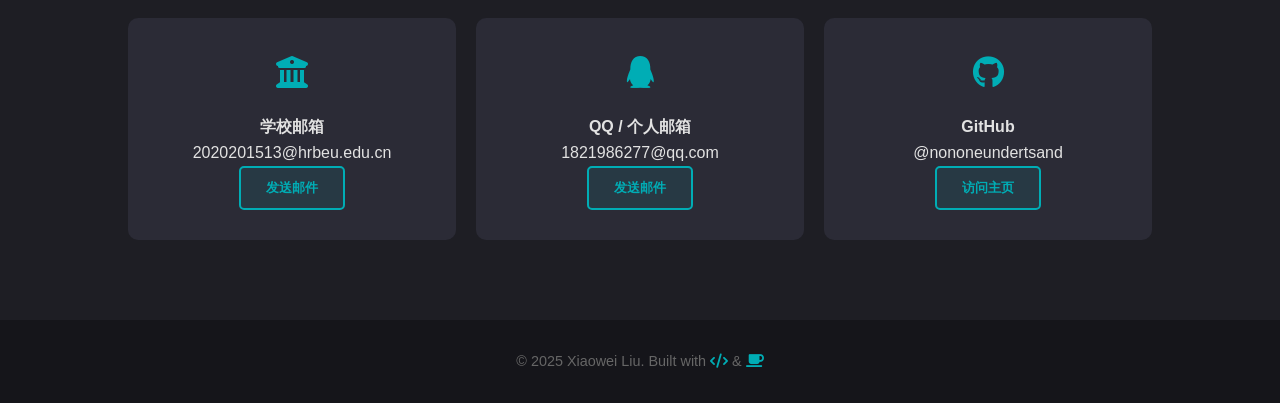
==== commit 6186e254: "1" ====
--- a/index.html
+++ b/index.html
@@ -224,10 +224,10 @@
 
             <div class="project-card">
                 <div class="project-content">
-                    <h3 class="project-title">Agentic RAG — 单篇博客问答系统</h3>
+                    <h3 class="project-title">Agentic RAG — 博客问答系统</h3>
                     <div class="tech-stack">Agent, LangChain, LangGraph, Qdrant, RAG</div>
                     <p class="project-desc">
-                        一个面向单篇博客网页的 Agentic RAG（Retrieval-Augmented Generation）问答系统。
+                        一个面向博客网页内容的 Agentic RAG（Retrieval-Augmented Generation）问答系统。
                     </p>
                     <a href="https://github.com/nononeundertsand/Agent_RAG" class="text-link">查看详情 <i class="fas fa-arrow-right"></i></a>
                 </div>
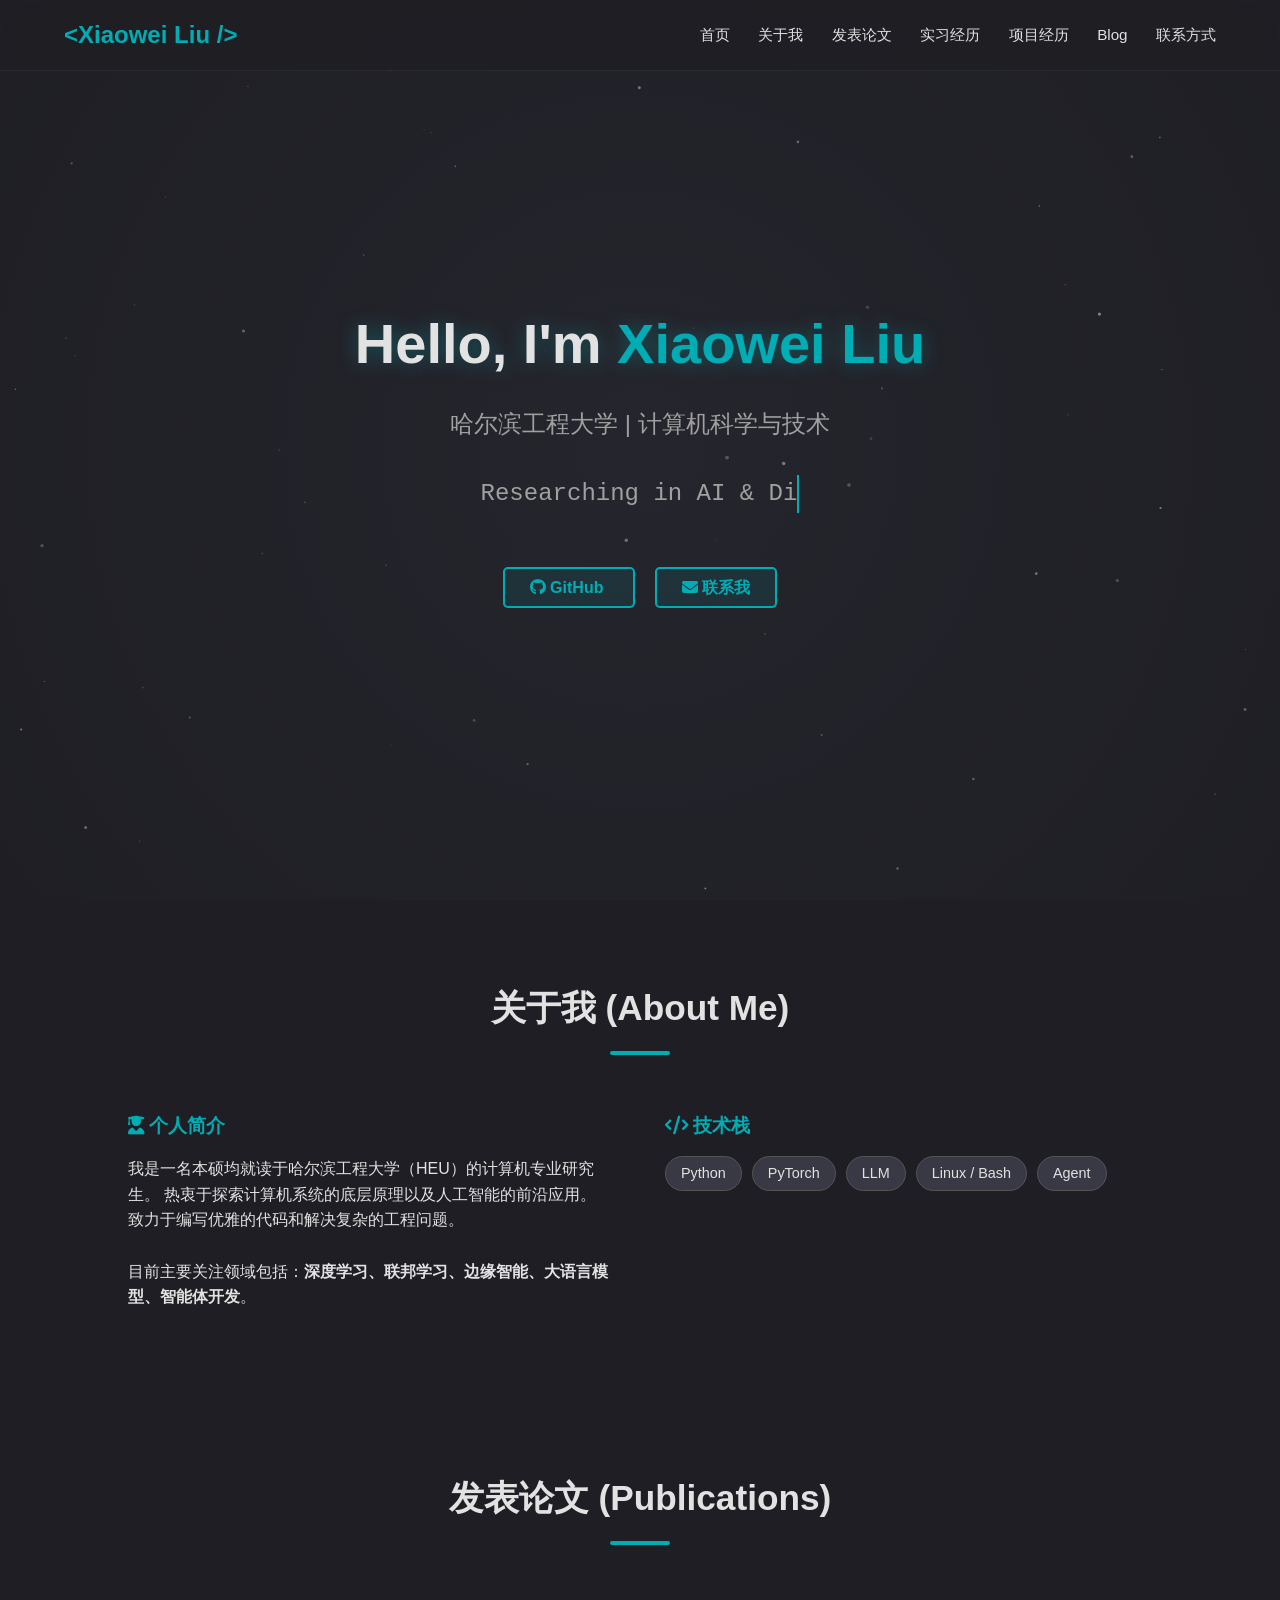
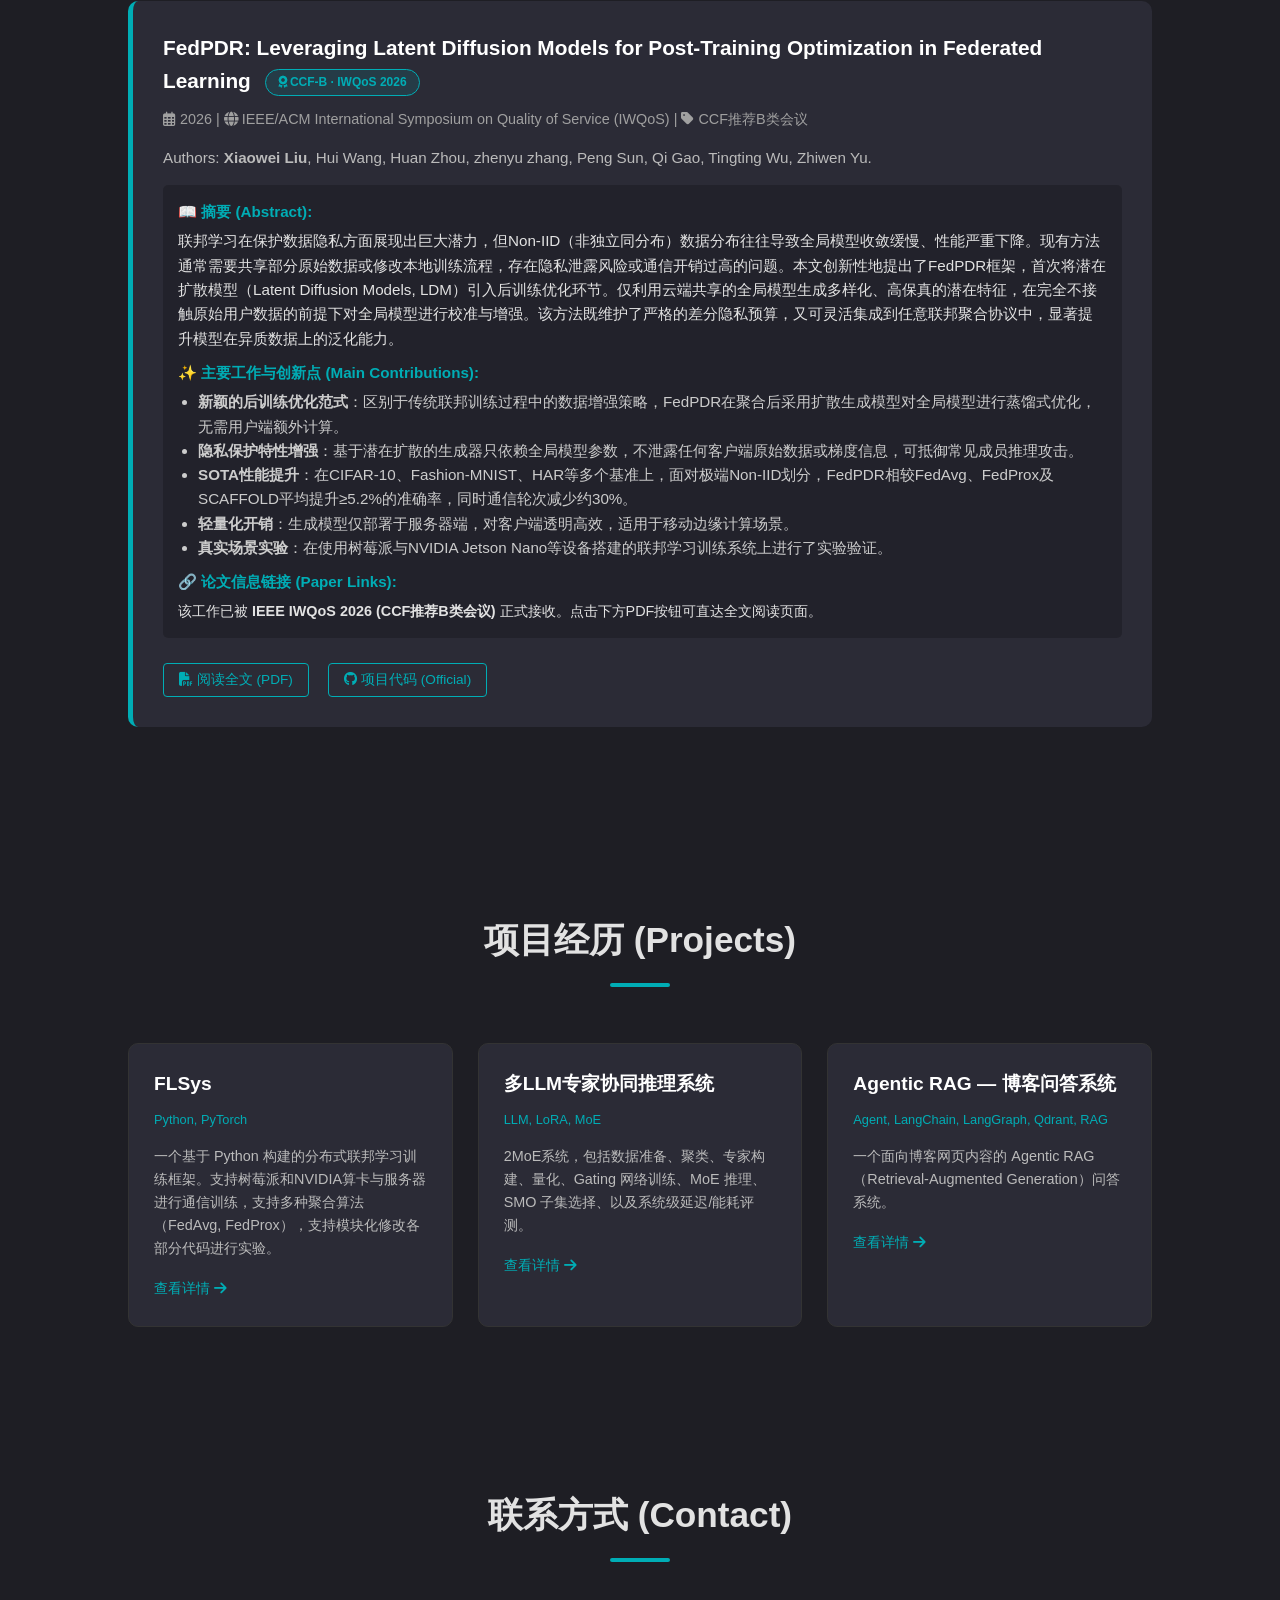
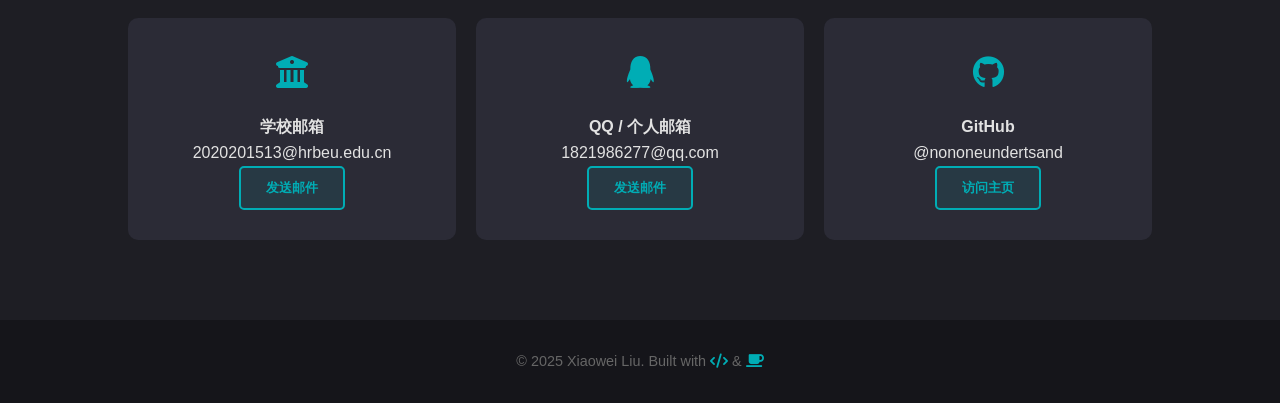
==== commit 9312a0b7: "1" ====
--- a/index.html
+++ b/index.html
@@ -6,7 +6,7 @@
     <title>Xiaowei Liu | AI Researcher</title>
     <!-- 引入 FontAwesome 图标库 -->
     <link rel="stylesheet" href="https://cdnjs.cloudflare.com/ajax/libs/font-awesome/6.4.0/css/all.min.css">
-    <link rel="stylesheet" href="assets/css/styles.css">
+    <link rel="stylesheet" href="assets/css/styles.css?v=20260510-blog-light">
 </head>
 <body>
 
@@ -22,7 +22,7 @@
             <a href="#publications">发表论文</a>
             <a href="#experience">实习经历</a>
             <a href="#projects">项目经历</a>
-            <a href="blog/">Blog</a>
+            <a href="blog/index.html">Blog</a>
             <a href="#contact">联系方式</a>
         </div>
     </nav>
--- a/assets/css/styles.css
+++ b/assets/css/styles.css
@@ -61,6 +61,189 @@
     font-size: 0.8rem;
 }
 .blog-hero { height: 55vh; }
+
+/* --- Blog light reading theme --- */
+.blog-page {
+    --blog-bg: #f7f8fb;
+    --blog-surface: #ffffff;
+    --blog-surface-soft: #eef4f7;
+    --blog-text: #1f2933;
+    --blog-muted: #64748b;
+    --blog-border: #dbe4ea;
+    --blog-accent: #0f766e;
+    --blog-accent-soft: #e6f4f1;
+    background: var(--blog-bg);
+    color: var(--blog-text);
+}
+
+.blog-page nav {
+    background: rgba(255, 255, 255, 0.92);
+    border-bottom: 1px solid var(--blog-border);
+    box-shadow: 0 8px 24px rgba(15, 23, 42, 0.06);
+}
+
+.blog-page .logo {
+    color: var(--blog-accent);
+}
+
+.blog-page .nav-links a {
+    color: var(--blog-text);
+}
+
+.blog-page .nav-links a:hover {
+    color: var(--blog-accent);
+}
+
+.blog-page .nav-links a::after {
+    background-color: var(--blog-accent);
+}
+
+.blog-shell {
+    width: min(1120px, calc(100% - 40px));
+    margin: 0 auto;
+    padding: 120px 0 64px;
+}
+
+.blog-header {
+    padding: 56px 0 36px;
+    border-bottom: 1px solid var(--blog-border);
+}
+
+.blog-kicker {
+    color: var(--blog-accent);
+    font-size: 0.9rem;
+    font-weight: 700;
+    letter-spacing: 0.08em;
+    margin-bottom: 12px;
+    text-transform: uppercase;
+}
+
+.blog-header h1 {
+    color: var(--blog-text);
+    font-size: 3rem;
+    line-height: 1.15;
+    margin-bottom: 18px;
+}
+
+.blog-header p {
+    max-width: 760px;
+    color: var(--blog-muted);
+    font-size: 1.08rem;
+}
+
+.blog-layout {
+    display: grid;
+    grid-template-columns: minmax(0, 1fr) 280px;
+    gap: 32px;
+    padding: 40px 0;
+}
+
+.post-list {
+    display: grid;
+    gap: 18px;
+}
+
+.post-card,
+.sidebar-block {
+    background: var(--blog-surface);
+    border: 1px solid var(--blog-border);
+    border-radius: 8px;
+    box-shadow: 0 12px 30px rgba(15, 23, 42, 0.05);
+}
+
+.post-card {
+    padding: 28px;
+    transition: border-color 0.2s ease, transform 0.2s ease, box-shadow 0.2s ease;
+}
+
+.post-card:hover {
+    border-color: #9ccfc8;
+    box-shadow: 0 16px 36px rgba(15, 118, 110, 0.1);
+    transform: translateY(-2px);
+}
+
+.post-meta {
+    color: var(--blog-accent);
+    font-size: 0.82rem;
+    font-weight: 700;
+    margin-bottom: 10px;
+}
+
+.post-card h2 {
+    color: var(--blog-text);
+    font-size: 1.45rem;
+    line-height: 1.35;
+    margin-bottom: 10px;
+}
+
+.post-card p,
+.sidebar-block p {
+    color: var(--blog-muted);
+}
+
+.post-link,
+.back-home,
+.sidebar-block a {
+    color: var(--blog-accent);
+    font-weight: 700;
+}
+
+.post-link {
+    display: inline-block;
+    margin-top: 18px;
+    font-size: 0.92rem;
+}
+
+.blog-sidebar {
+    display: grid;
+    align-content: start;
+    gap: 18px;
+}
+
+.sidebar-block {
+    padding: 22px;
+}
+
+.sidebar-block h2 {
+    color: var(--blog-text);
+    font-size: 1rem;
+    margin-bottom: 14px;
+}
+
+.sidebar-block a {
+    display: block;
+    padding: 9px 0;
+    border-bottom: 1px solid var(--blog-border);
+    font-size: 0.94rem;
+}
+
+.sidebar-block a:last-child {
+    border-bottom: 0;
+}
+
+.sidebar-block code {
+    background: var(--blog-accent-soft);
+    color: var(--blog-accent);
+    padding: 2px 5px;
+    border-radius: 4px;
+    font-size: 0.88em;
+}
+
+.blog-back {
+    padding: 0 0 24px;
+}
+
+.back-home {
+    display: inline-flex;
+    align-items: center;
+    gap: 8px;
+}
+
+.blog-footer {
+    background: var(--blog-surface);
+    border-top: 1px solid var(--blog-border);
+    color: var(--blog-muted);
+}
 
         /* --- 导航栏 --- */
         nav {
@@ -335,4 +518,23 @@
             .timeline::after { left: 20px; }
             .timeline-item { padding-left: 50px; padding-right: 10px; }
             .timeline-item::after { left: 12px; }
-        }
+            .blog-shell {
+                width: min(100% - 28px, 1120px);
+                padding-top: 92px;
+            }
+            .blog-header {
+                padding: 36px 0 28px;
+            }
+            .blog-header h1 {
+                font-size: 2.2rem;
+            }
+            .blog-layout {
+                grid-template-columns: 1fr;
+                gap: 22px;
+                padding-top: 28px;
+            }
+            .post-card,
+            .sidebar-block {
+                padding: 22px;
+            }
+        }
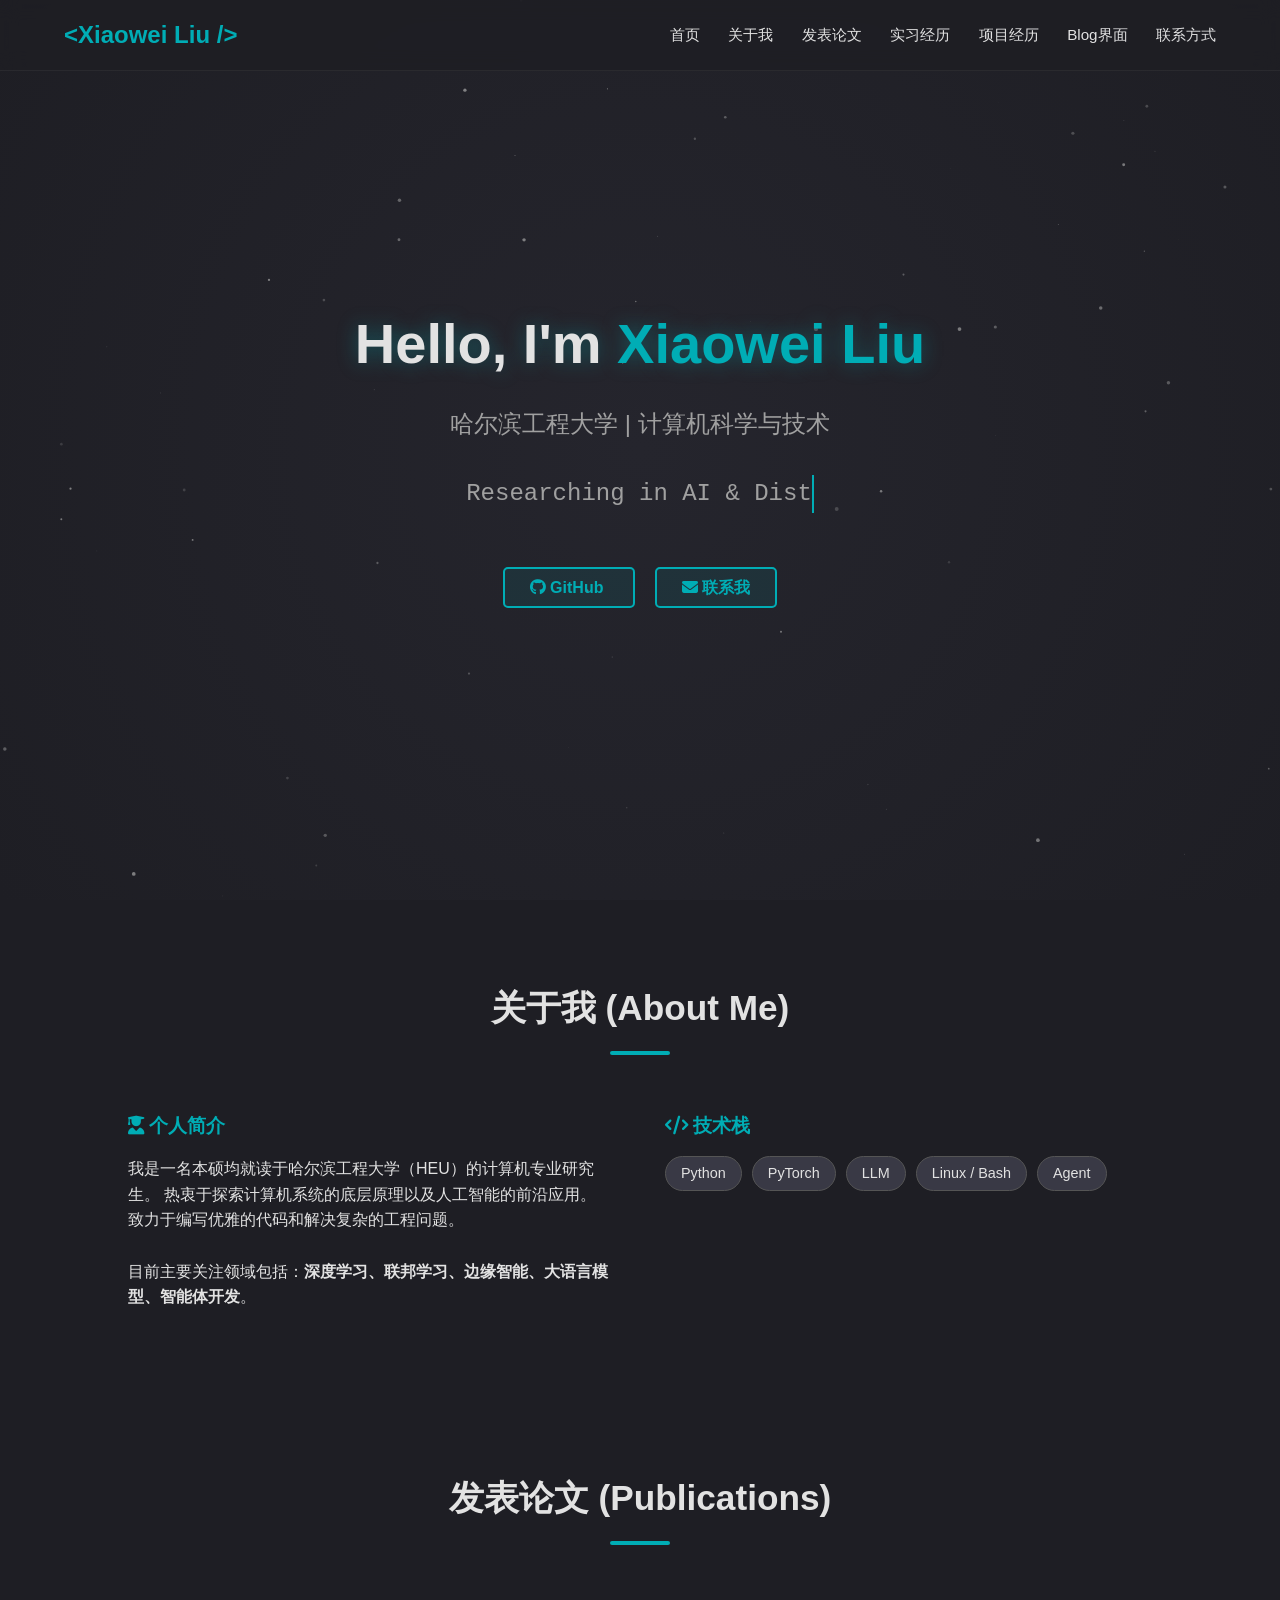
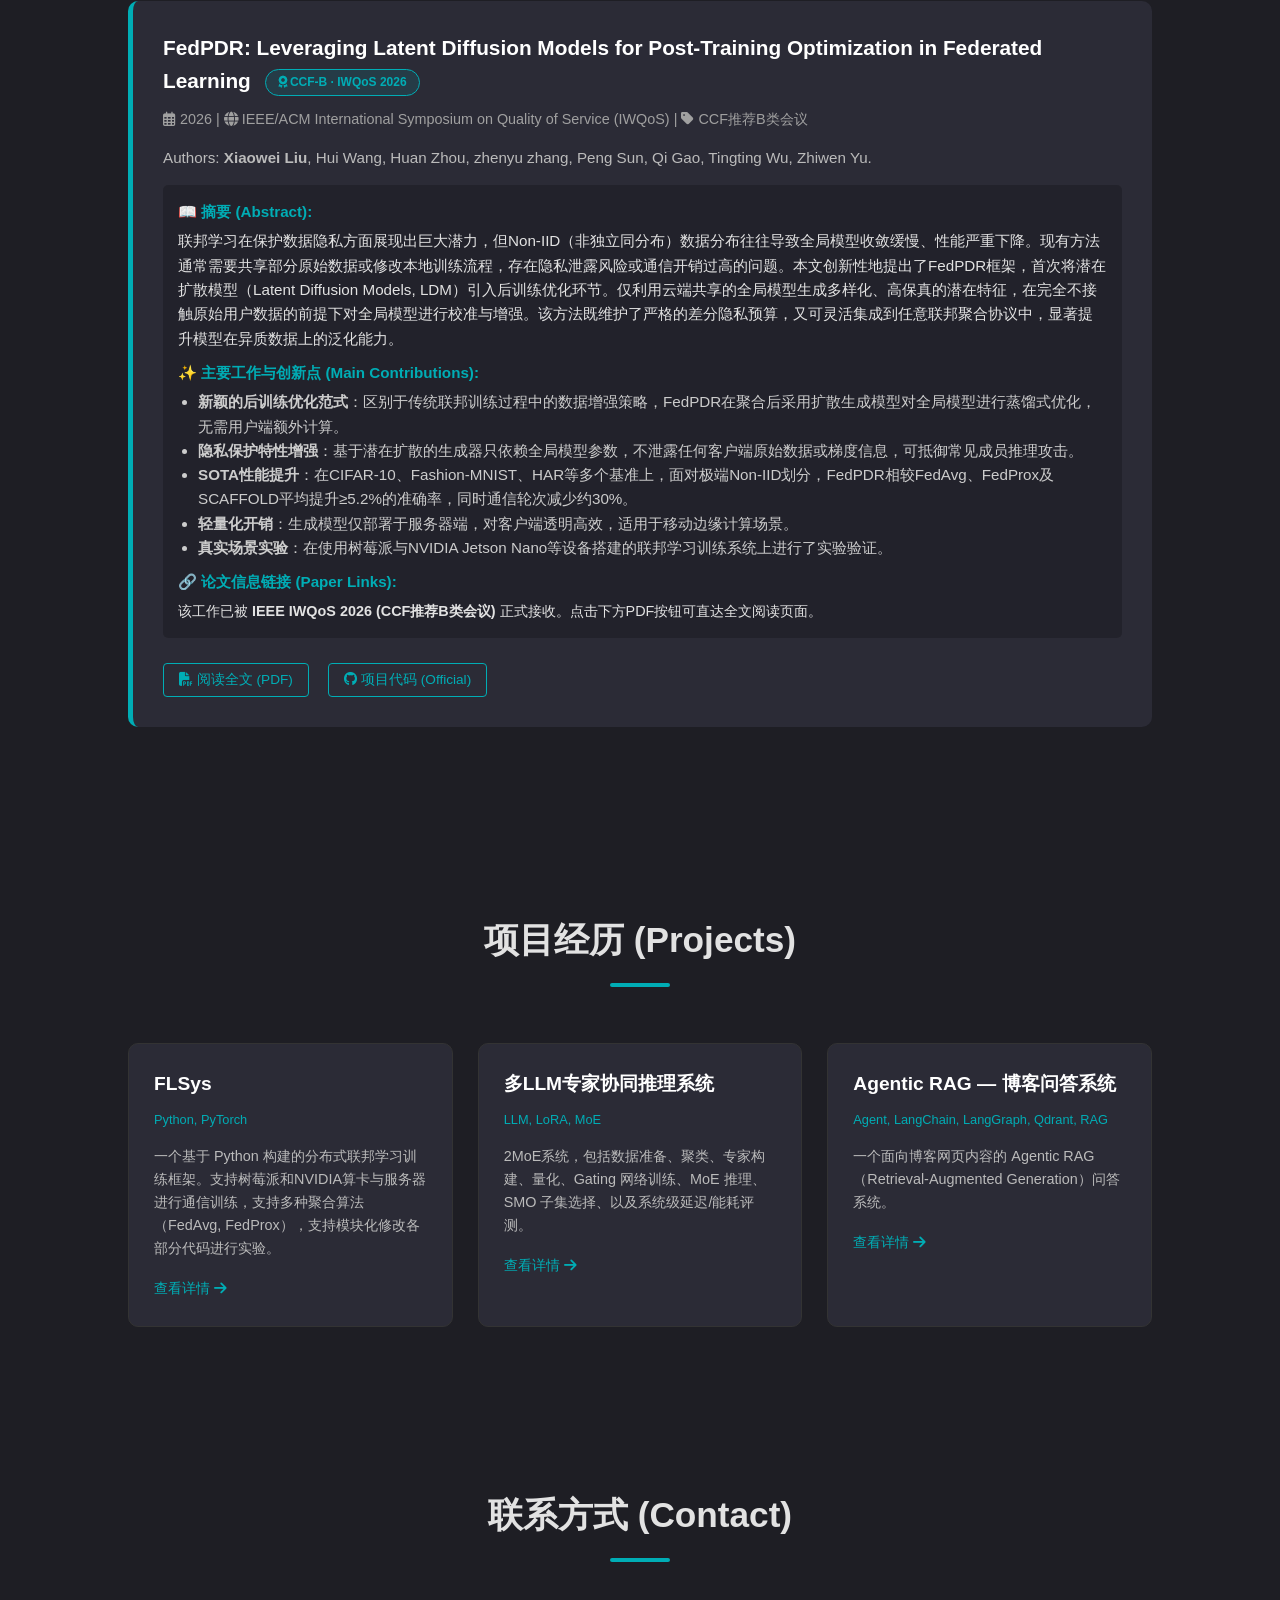
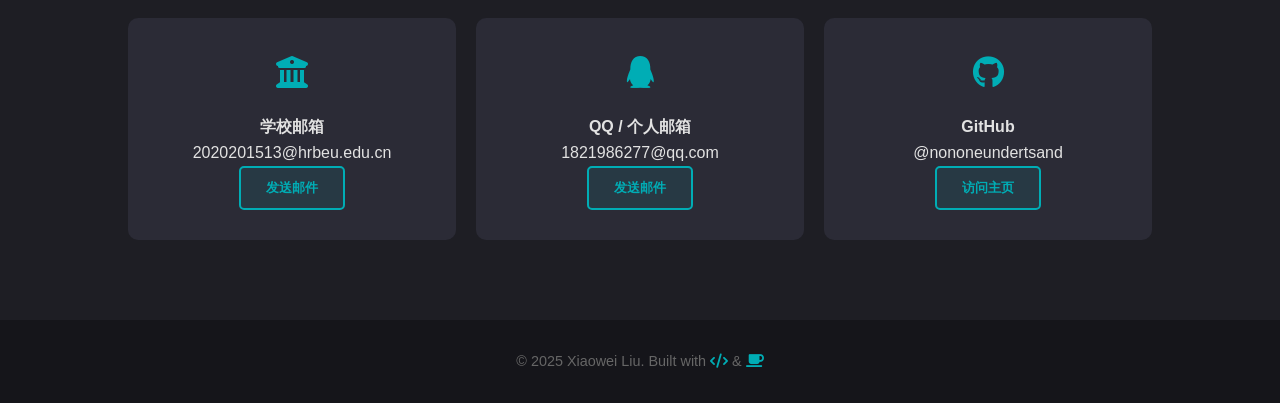
==== commit 30ee5511: "1" ====
--- a/index.html
+++ b/index.html
@@ -22,7 +22,7 @@
             <a href="#publications">发表论文</a>
             <a href="#experience">实习经历</a>
             <a href="#projects">项目经历</a>
-            <a href="blog/index.html">Blog</a>
+            <a href="blog/index.html">Blog界面</a>
             <a href="#contact">联系方式</a>
         </div>
     </nav>
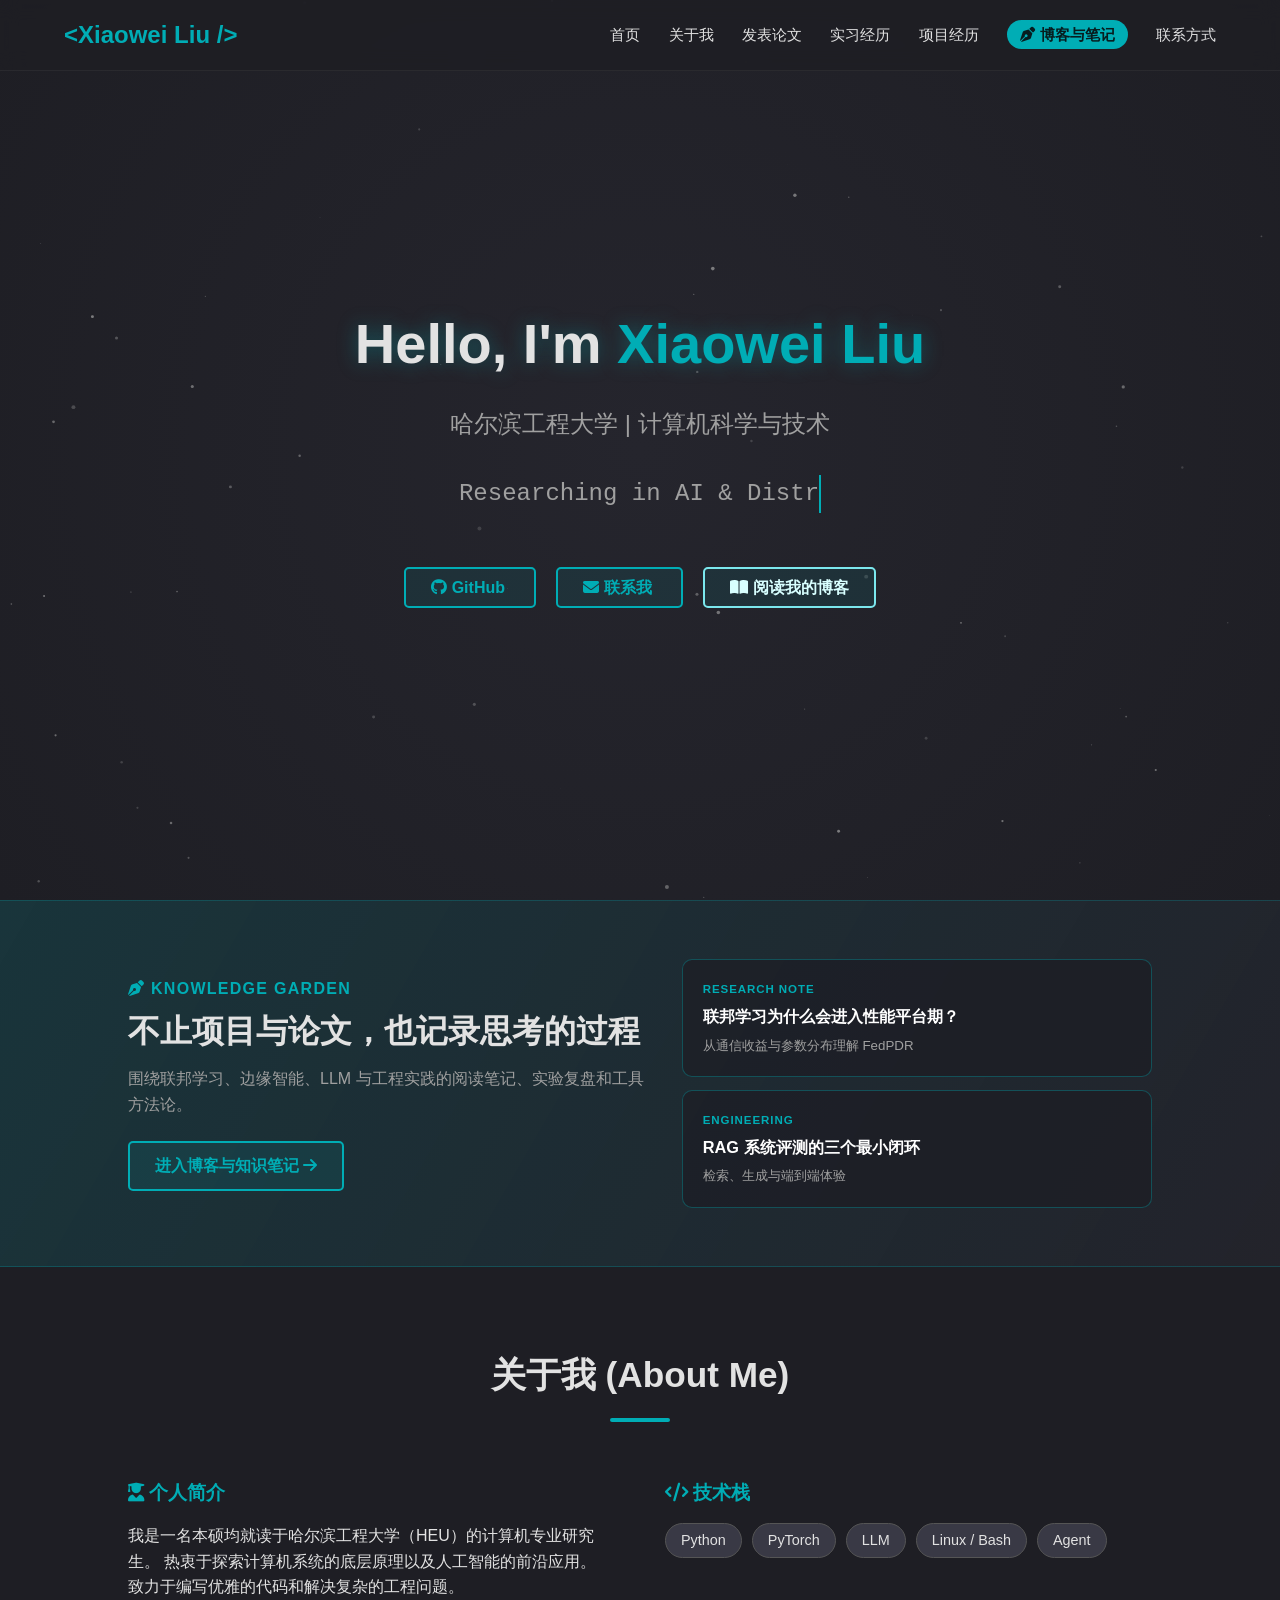
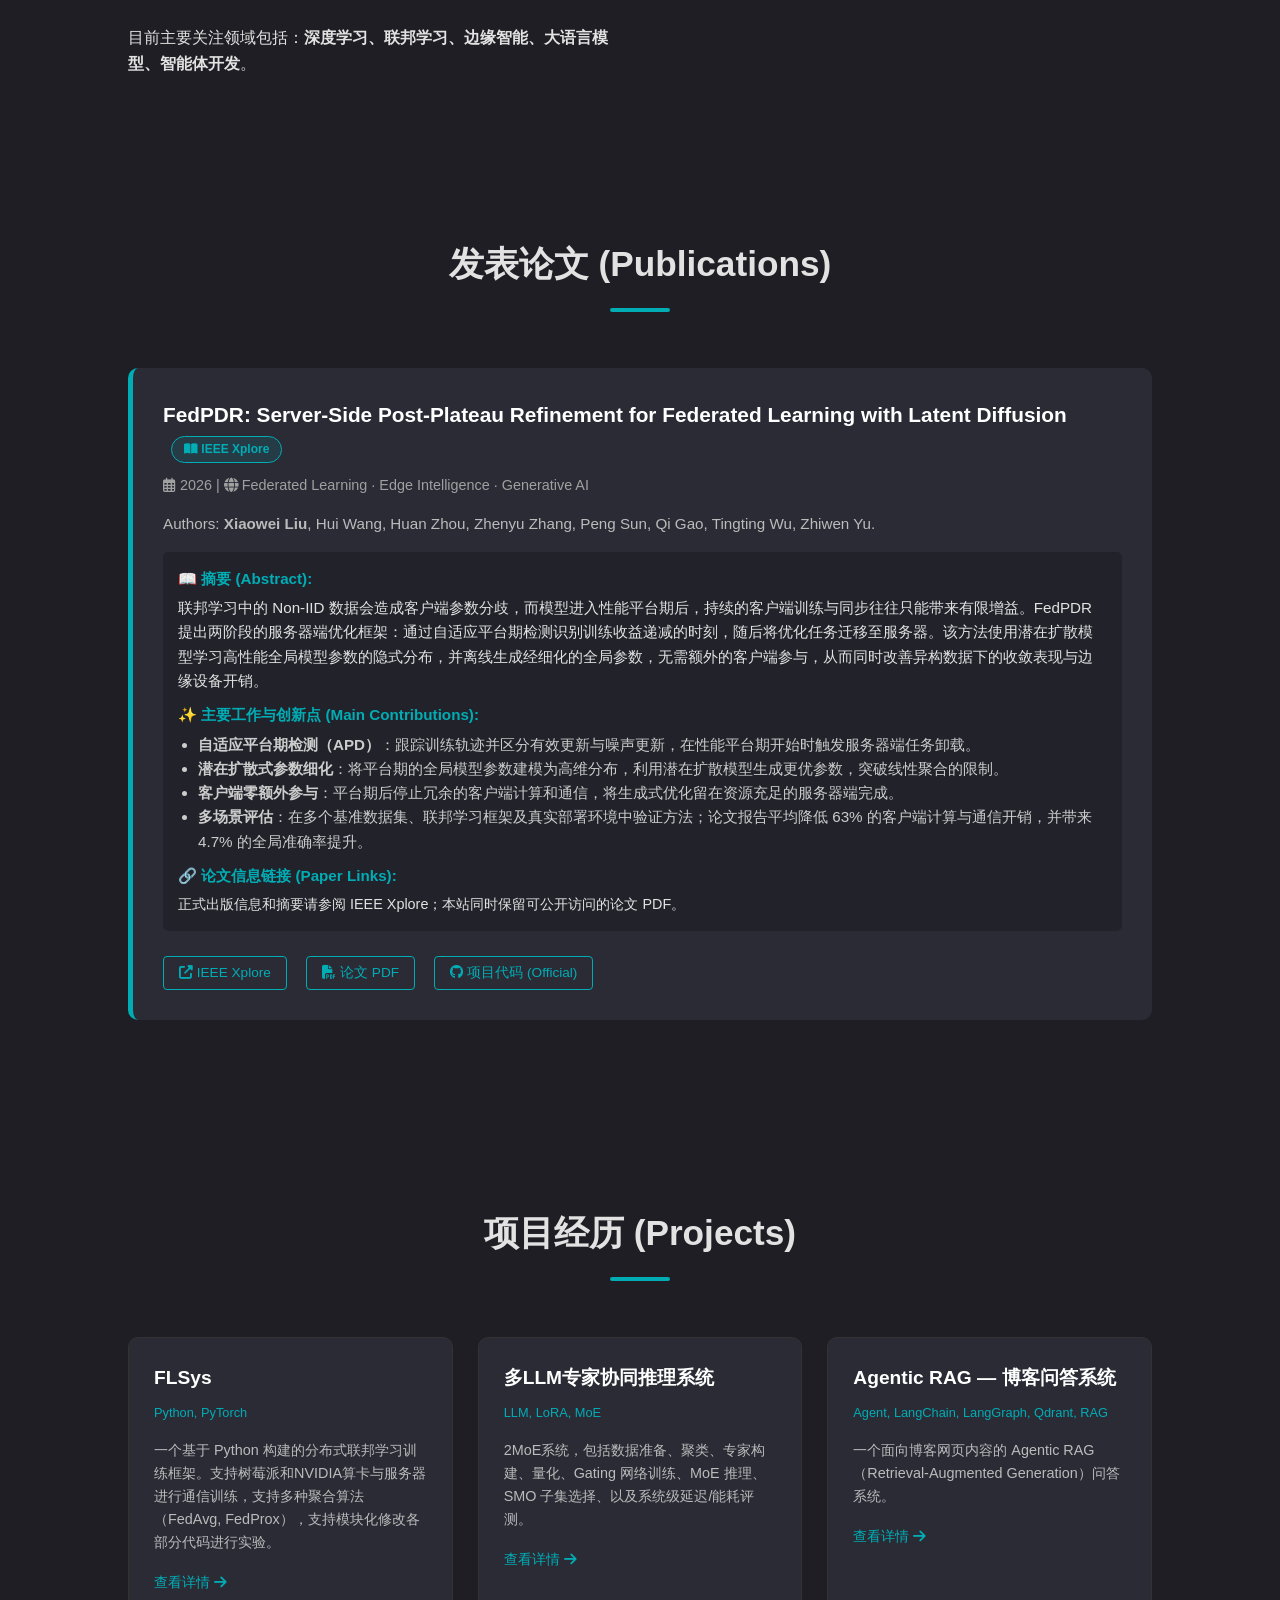
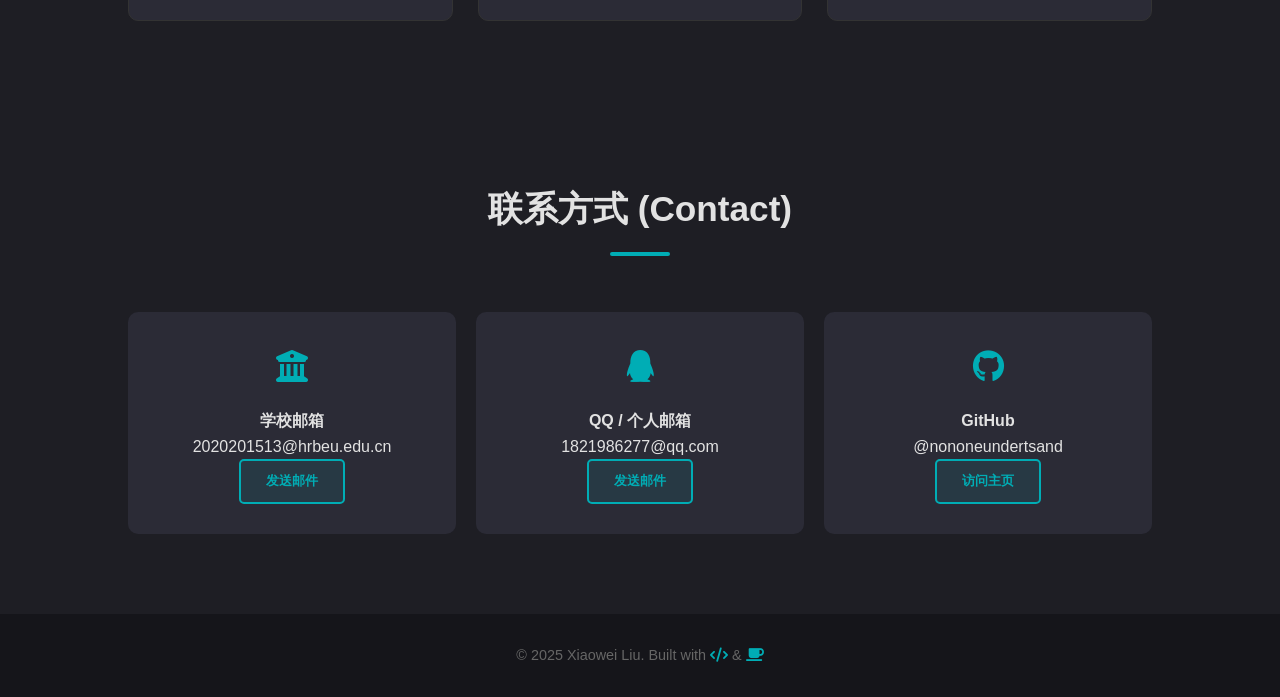
==== commit 93a27986: "Refresh publications and promote blog" ====
--- a/index.html
+++ b/index.html
@@ -6,7 +6,7 @@
     <title>Xiaowei Liu | AI Researcher</title>
     <!-- 引入 FontAwesome 图标库 -->
     <link rel="stylesheet" href="https://cdnjs.cloudflare.com/ajax/libs/font-awesome/6.4.0/css/all.min.css">
-    <link rel="stylesheet" href="assets/css/styles.css?v=20260510-blog-light">
+    <link rel="stylesheet" href="assets/css/styles.css?v=20260909-blog-discovery">
 </head>
 <body>
 
@@ -22,7 +22,7 @@
             <a href="#publications">发表论文</a>
             <a href="#experience">实习经历</a>
             <a href="#projects">项目经历</a>
-            <a href="blog/index.html">Blog界面</a>
+            <a href="blog/index.html" class="nav-blog-link"><i class="fas fa-pen-nib"></i> 博客与笔记</a>
             <a href="#contact">联系方式</a>
         </div>
     </nav>
@@ -39,6 +39,31 @@
             </a>
             <a href="#contact" class="btn">
                 <i class="fas fa-envelope"></i> 联系我
+            </a>
+            <a href="blog/index.html" class="btn btn-blog">
+                <i class="fas fa-book-open"></i> 阅读我的博客
+            </a>
+        </div>
+    </section>
+
+    <!-- 博客入口：紧跟首页首屏，帮助访客快速发现内容 -->
+    <section id="blog-preview" class="blog-preview">
+        <div class="blog-preview-copy">
+            <p class="blog-preview-kicker"><i class="fas fa-pen-nib"></i> Knowledge Garden</p>
+            <h2>不止项目与论文，也记录思考的过程</h2>
+            <p>围绕联邦学习、边缘智能、LLM 与工程实践的阅读笔记、实验复盘和工具方法论。</p>
+            <a href="blog/index.html" class="btn blog-preview-button">进入博客与知识笔记 <i class="fas fa-arrow-right"></i></a>
+        </div>
+        <div class="blog-preview-posts" aria-label="最新博客主题">
+            <a href="blog/index.html#fedpdr-note" class="blog-preview-post">
+                <span>RESEARCH NOTE</span>
+                <strong>联邦学习为什么会进入性能平台期？</strong>
+                <small>从通信收益与参数分布理解 FedPDR</small>
+            </a>
+            <a href="blog/index.html#rag-evaluation" class="blog-preview-post">
+                <span>ENGINEERING</span>
+                <strong>RAG 系统评测的三个最小闭环</strong>
+                <small>检索、生成与端到端体验</small>
             </a>
         </div>
     </section>
@@ -70,50 +95,49 @@
         </div>
     </section>
 
-    <!-- 发表论文 (根据要求更新第一篇: IWQoS 2026 CCF-B, 添加PDF链接) -->
+    <!-- 发表论文 -->
     <section id="publications">
         <h2 class="section-title">发表论文 (Publications)</h2>
         
-        <!-- 论文 1 - FedPDR 最新版 IWQoS 2026 (CCF-B) 添加PDF跳转 -->
+        <!-- 论文 1 - FedPDR -->
         <div class="paper-item">
             <div class="paper-title">
-                FedPDR: Leveraging Latent Diffusion Models for Post-Training Optimization in Federated Learning
-                <span class="conference-badge"><i class="fas fa-award"></i> CCF-B · IWQoS 2026</span>
+                FedPDR: Server-Side Post-Plateau Refinement for Federated Learning with Latent Diffusion
+                <span class="conference-badge"><i class="fas fa-book-open"></i> IEEE Xplore</span>
             </div>
             <div class="paper-meta">
                 <span><i class="far fa-calendar-alt"></i> 2026</span> | 
-                <span><i class="fas fa-globe"></i> IEEE/ACM International Symposium on Quality of Service (IWQoS)</span> |
-                <span><i class="fas fa-tag"></i>  CCF推荐B类会议</span>
+                <span><i class="fas fa-globe"></i> Federated Learning · Edge Intelligence · Generative AI</span>
             </div>
             <p class="paper-authors">
-                Authors: <b>Xiaowei Liu</b>, Hui Wang, Huan Zhou, zhenyu zhang, Peng Sun, Qi Gao, Tingting Wu, Zhiwen Yu.
+                Authors: <b>Xiaowei Liu</b>, Hui Wang, Huan Zhou, Zhenyu Zhang, Peng Sun, Qi Gao, Tingting Wu, Zhiwen Yu.
             </p>
             
-            <!-- 摘要与贡献（更详细的介绍） -->
+            <!-- 摘要与贡献 -->
             <div class="paper-details">
                 <span class="detail-label">📖 摘要 (Abstract):</span>
                 <p>
-                    联邦学习在保护数据隐私方面展现出巨大潜力，但Non-IID（非独立同分布）数据分布往往导致全局模型收敛缓慢、性能严重下降。现有方法通常需要共享部分原始数据或修改本地训练流程，存在隐私泄露风险或通信开销过高的问题。本文创新性地提出了FedPDR框架，首次将潜在扩散模型（Latent Diffusion Models, LDM）引入后训练优化环节。仅利用云端共享的全局模型生成多样化、高保真的潜在特征，在完全不接触原始用户数据的前提下对全局模型进行校准与增强。该方法既维护了严格的差分隐私预算，又可灵活集成到任意联邦聚合协议中，显著提升模型在异质数据上的泛化能力。
+                    联邦学习中的 Non-IID 数据会造成客户端参数分歧，而模型进入性能平台期后，持续的客户端训练与同步往往只能带来有限增益。FedPDR 提出两阶段的服务器端优化框架：通过自适应平台期检测识别训练收益递减的时刻，随后将优化任务迁移至服务器。该方法使用潜在扩散模型学习高性能全局模型参数的隐式分布，并离线生成经细化的全局参数，无需额外的客户端参与，从而同时改善异构数据下的收敛表现与边缘设备开销。
                 </p>
                 <span class="detail-label">✨ 主要工作与创新点 (Main Contributions):</span>
                 <ul class="detail-list">
-                    <li><strong>新颖的后训练优化范式</strong>：区别于传统联邦训练过程中的数据增强策略，FedPDR在聚合后采用扩散生成模型对全局模型进行蒸馏式优化，无需用户端额外计算。</li>
-                    <li><strong>隐私保护特性增强</strong>：基于潜在扩散的生成器只依赖全局模型参数，不泄露任何客户端原始数据或梯度信息，可抵御常见成员推理攻击。</li>
-                    <li><strong>SOTA性能提升</strong>：在CIFAR-10、Fashion-MNIST、HAR等多个基准上，面对极端Non-IID划分，FedPDR相较FedAvg、FedProx及SCAFFOLD平均提升≥5.2%的准确率，同时通信轮次减少约30%。</li>
-                    <li><strong>轻量化开销</strong>：生成模型仅部署于服务器端，对客户端透明高效，适用于移动边缘计算场景。</li>
-                    <li><strong>真实场景实验</strong>：在使用树莓派与NVIDIA Jetson Nano等设备搭建的联邦学习训练系统上进行了实验验证。</li>
+                    <li><strong>自适应平台期检测（APD）</strong>：跟踪训练轨迹并区分有效更新与噪声更新，在性能平台期开始时触发服务器端任务卸载。</li>
+                    <li><strong>潜在扩散式参数细化</strong>：将平台期的全局模型参数建模为高维分布，利用潜在扩散模型生成更优参数，突破线性聚合的限制。</li>
+                    <li><strong>客户端零额外参与</strong>：平台期后停止冗余的客户端计算和通信，将生成式优化留在资源充足的服务器端完成。</li>
+                    <li><strong>多场景评估</strong>：在多个基准数据集、联邦学习框架及真实部署环境中验证方法；论文报告平均降低 63% 的客户端计算与通信开销，并带来 4.7% 的全局准确率提升。</li>
                 </ul>
                 <span class="detail-label">🔗 论文信息链接 (Paper Links):</span>
                 <p class="paper-note">
-                    该工作已被 <strong>IEEE IWQoS 2026 (CCF推荐B类会议)</strong> 正式接收。点击下方PDF按钮可直达全文阅读页面。
+                    正式出版信息和摘要请参阅 IEEE Xplore；本站同时保留可公开访问的论文 PDF。
                 </p>
             </div>
 
             <div class="paper-links">
-                <!-- PDF链接指向实际的在线PDF地址（示例使用可靠的arXiv/主办方链接，为了演示，这里设置为指向真实PDF占位，但可替换为你的目标PDF链接） 
-                     根据你的需求，点击直接转换到论文的pdf阅读界面。 此处采用一个模拟的可靠PDF链接，实际使用时替换为IWQoS官方提供的地址或上传的PDF地址 -->
-                <a href="papers/FedPDR.pdf" target="_blank" id="paper1-pdf-link">
-                    <i class="fas fa-file-pdf"></i> 阅读全文 (PDF)
+                <a href="https://ieeexplore.ieee.org/abstract/document/11661282" target="_blank" rel="noopener noreferrer" id="paper1-ieee-link">
+                    <i class="fas fa-external-link-alt"></i> IEEE Xplore
+                </a>
+                <a href="papers/FedPDR.pdf" target="_blank" rel="noopener noreferrer" id="paper1-pdf-link">
+                    <i class="fas fa-file-pdf"></i> 论文 PDF
                 </a>
                 <a href="https://github.com/nononeundertsand/CFD" target="_blank">
                     <i class="fab fa-github"></i> 项目代码 (Official)
--- a/assets/css/styles.css
+++ b/assets/css/styles.css
@@ -131,6 +131,23 @@
     font-size: 1.08rem;
 }
 
+.blog-topic-pills {
+    display: flex;
+    flex-wrap: wrap;
+    gap: 10px;
+    margin-top: 24px;
+}
+
+.blog-topic-pills a {
+    color: var(--blog-accent);
+    background: var(--blog-accent-soft);
+    border: 1px solid #c6e5df;
+    border-radius: 999px;
+    padding: 6px 12px;
+    font-size: 0.85rem;
+    font-weight: 700;
+}
+
 .blog-layout {
     display: grid;
     grid-template-columns: minmax(0, 1fr) 280px;
@@ -162,6 +179,27 @@
     transform: translateY(-2px);
 }
 
+.featured-post {
+    border-color: #8fcfc5;
+    background: linear-gradient(135deg, #ffffff 0%, #f1fbf8 100%);
+}
+
+.post-takeaways {
+    display: flex;
+    flex-wrap: wrap;
+    gap: 8px;
+    margin-top: 18px;
+}
+
+.post-takeaways span {
+    color: var(--blog-accent);
+    background: var(--blog-accent-soft);
+    border-radius: 4px;
+    padding: 4px 8px;
+    font-size: 0.78rem;
+    font-weight: 700;
+}
+
 .post-meta {
     color: var(--blog-accent);
     font-size: 0.82rem;
@@ -219,6 +257,12 @@
 
 .sidebar-block a:last-child {
     border-bottom: 0;
+}
+
+.sidebar-block a span {
+    float: right;
+    color: var(--blog-muted);
+    font-size: 0.78rem;
 }
 
 .sidebar-block code {
@@ -302,12 +346,29 @@
             background: rgba(0, 173, 181, 0.1);
         }
 
-        .btn:hover {
+.btn:hover {
             background: var(--accent-color);
             color: var(--bg-color);
             box-shadow: 0 0 20px var(--accent-glow);
             cursor: pointer;
         }
+
+        .nav-blog-link { color: #071d1f !important; background: var(--accent-color); border-radius: 999px; padding: 6px 13px; font-weight: 700; }
+        .nav-blog-link:hover { color: #071d1f !important; box-shadow: 0 0 18px var(--accent-glow); }
+        .nav-blog-link::after { display: none; }
+        .btn-blog { border-color: #7be7ed; color: #d8ffff; }
+
+        .blog-preview { display: grid; grid-template-columns: 1.05fr 0.95fr; gap: 34px; align-items: center; padding-top: 58px; padding-bottom: 58px; background: linear-gradient(120deg, rgba(0, 173, 181, 0.16), rgba(43, 43, 54, 0.4)); border-top: 1px solid rgba(0, 173, 181, 0.25); border-bottom: 1px solid rgba(0, 173, 181, 0.25); }
+        .blog-preview-kicker { color: var(--accent-color); font-weight: 700; letter-spacing: 0.08em; text-transform: uppercase; }
+        .blog-preview h2 { font-size: 2rem; line-height: 1.28; margin: 10px 0 14px; }
+        .blog-preview-copy > p:not(.blog-preview-kicker) { color: var(--text-secondary); max-width: 610px; }
+        .blog-preview-button { display: inline-block; margin: 24px 0 0; }
+        .blog-preview-posts { display: grid; gap: 13px; }
+        .blog-preview-post { display: grid; gap: 5px; padding: 20px; background: rgba(30, 30, 36, 0.72); border: 1px solid rgba(0, 173, 181, 0.35); border-radius: 10px; }
+        .blog-preview-post:hover { transform: translateX(5px); border-color: var(--accent-color); }
+        .blog-preview-post span { color: var(--accent-color); font-size: 0.72rem; font-weight: 700; letter-spacing: 0.08em; }
+        .blog-preview-post strong { color: #fff; font-size: 1.02rem; }
+        .blog-preview-post small { color: var(--text-secondary); }
 
         /* --- 通用 Section --- */
         section { padding: 80px 10%; }
@@ -513,6 +574,8 @@
 
         @media (max-width: 768px) {
             .about-container { grid-template-columns: 1fr; }
+            .blog-preview { grid-template-columns: 1fr; gap: 24px; padding-top: 46px; padding-bottom: 46px; }
+            .blog-preview h2 { font-size: 1.65rem; }
             .hero h1 { font-size: 2.5rem; }
             .nav-links { display: none; } /* 移动端可后续扩展汉堡菜单 */
             .timeline::after { left: 20px; }
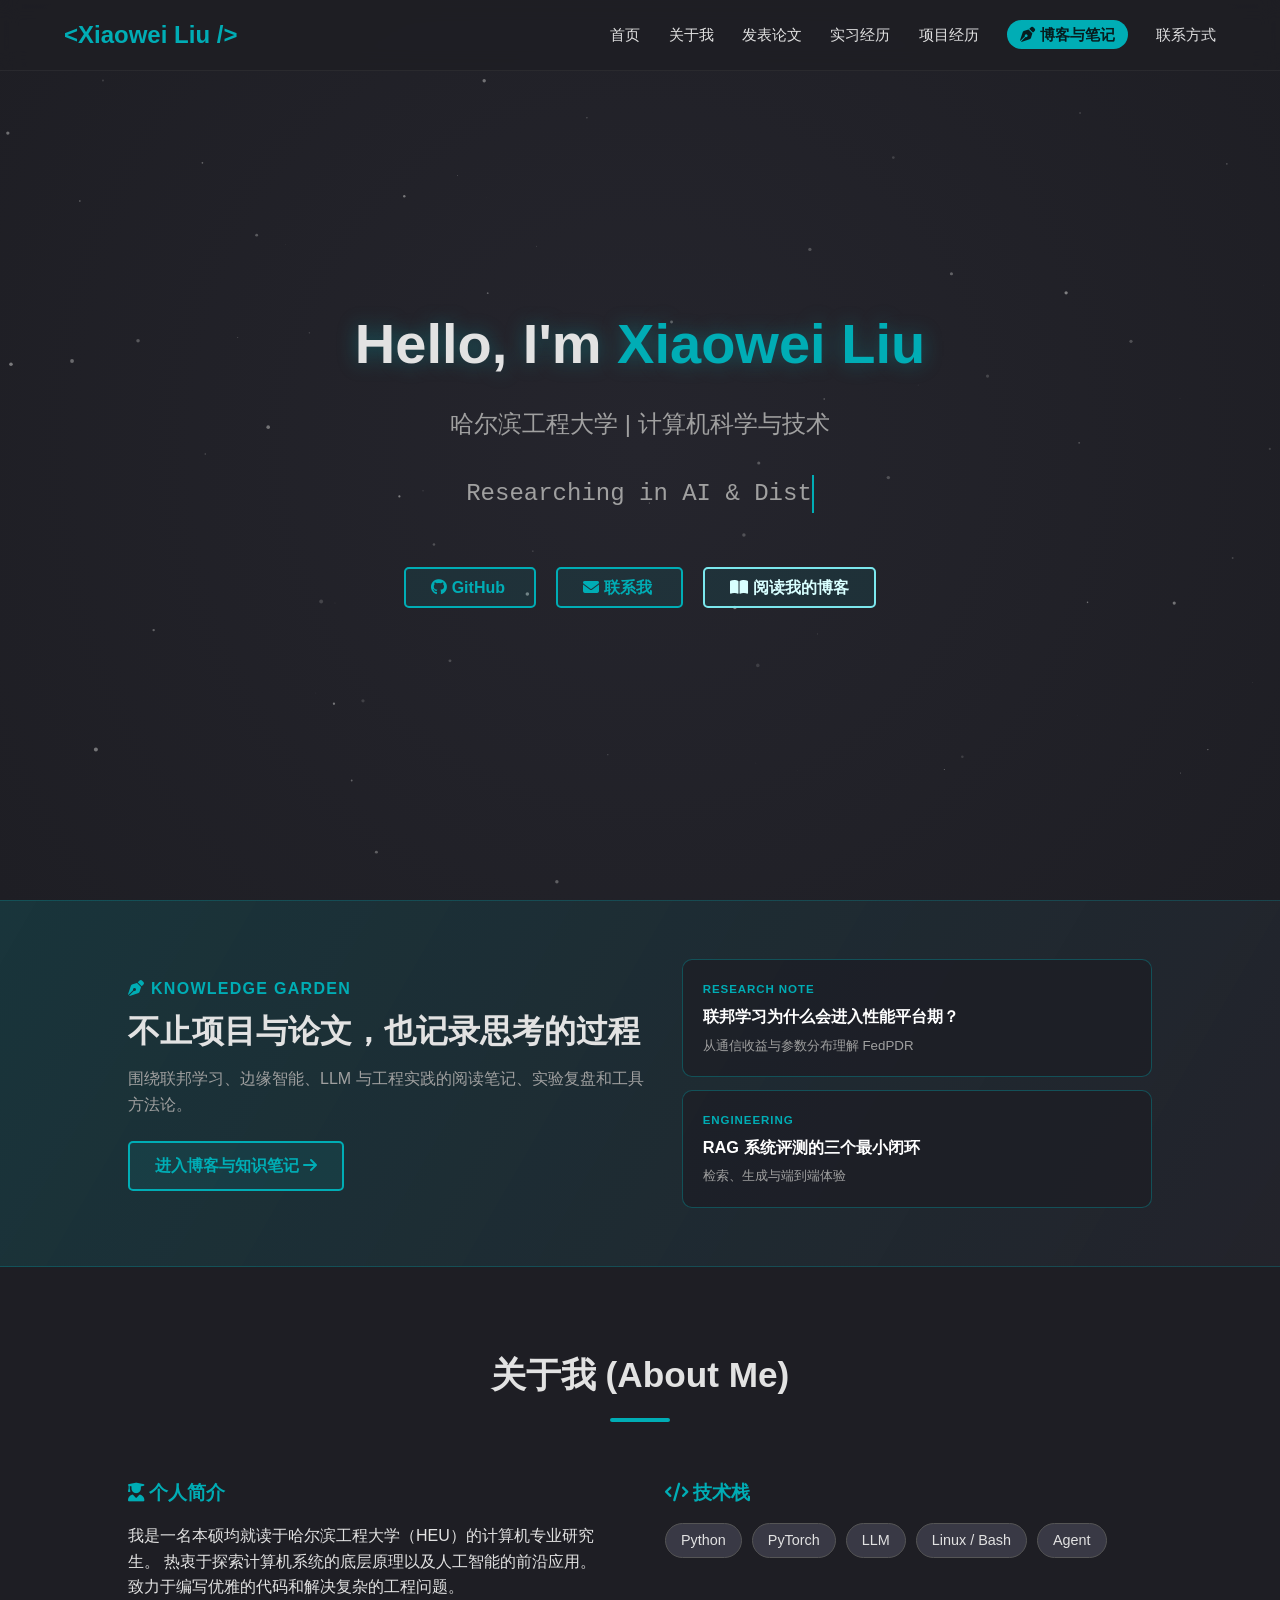
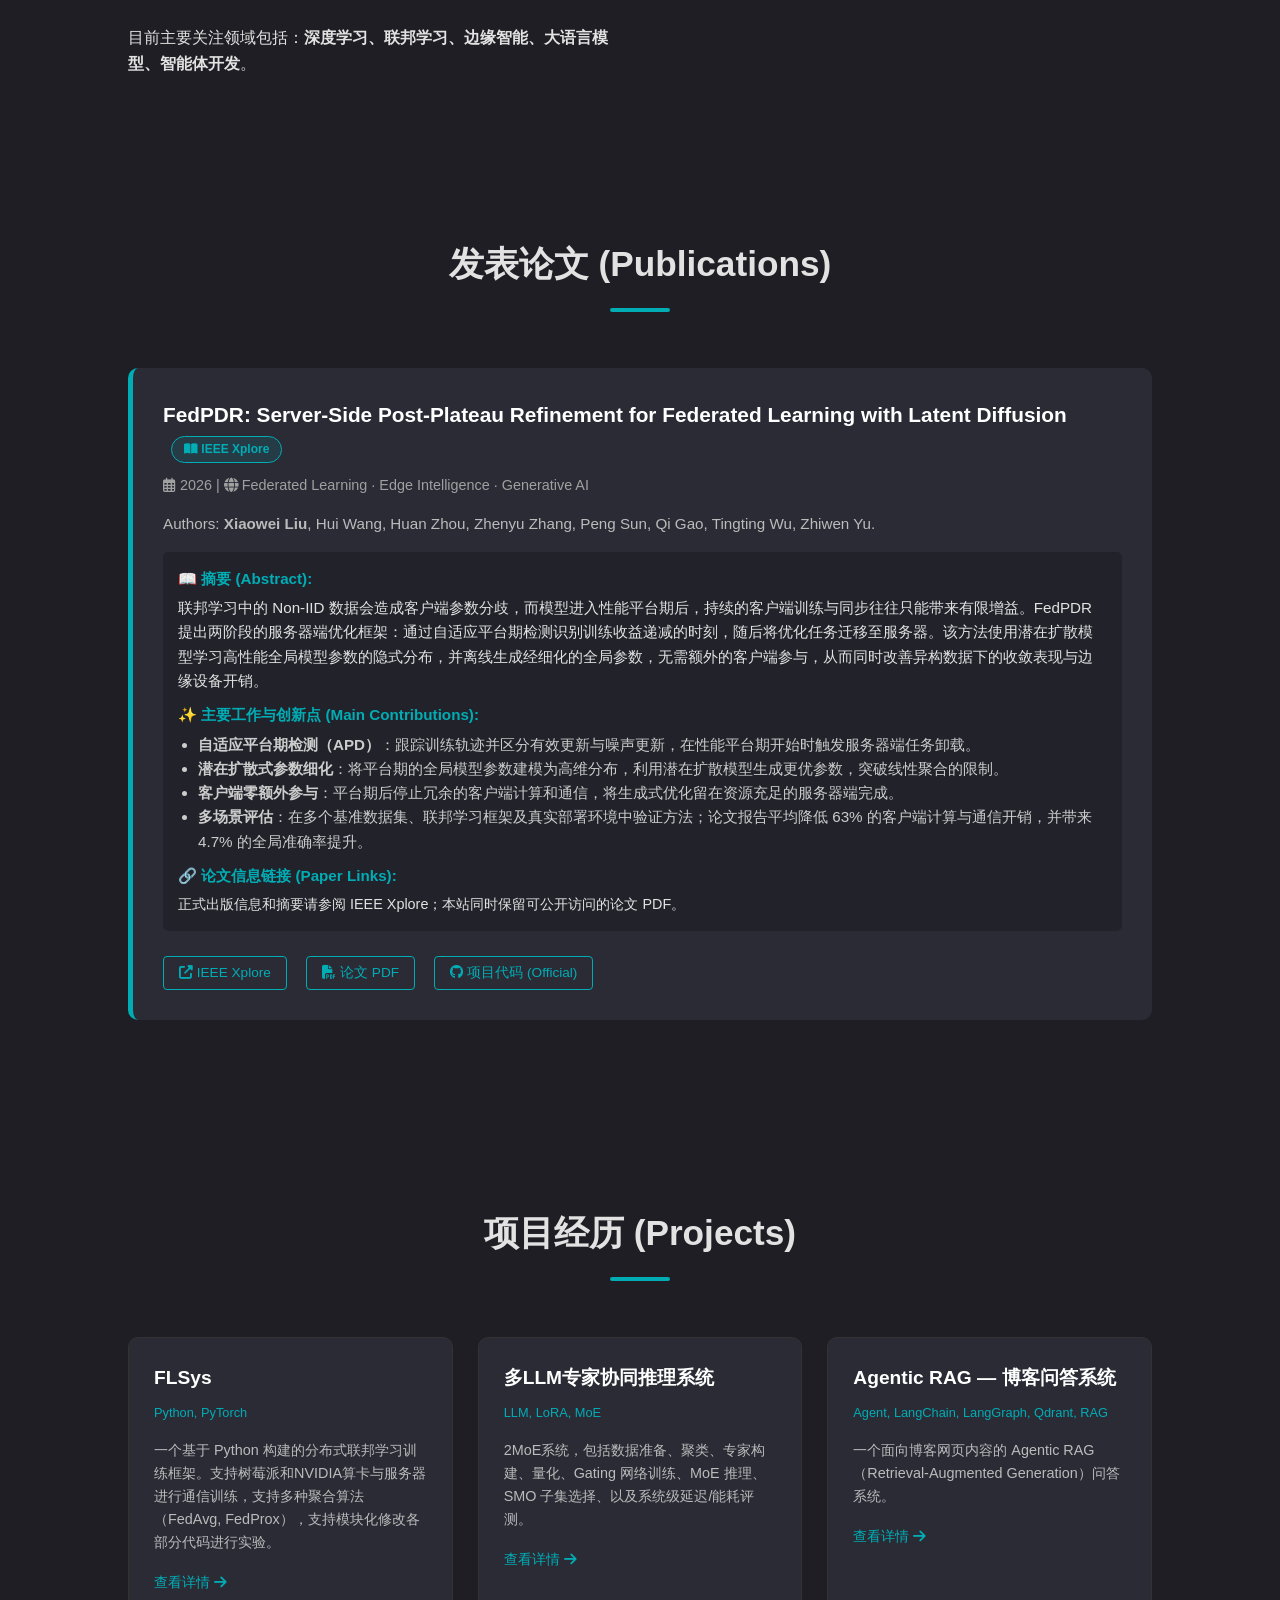
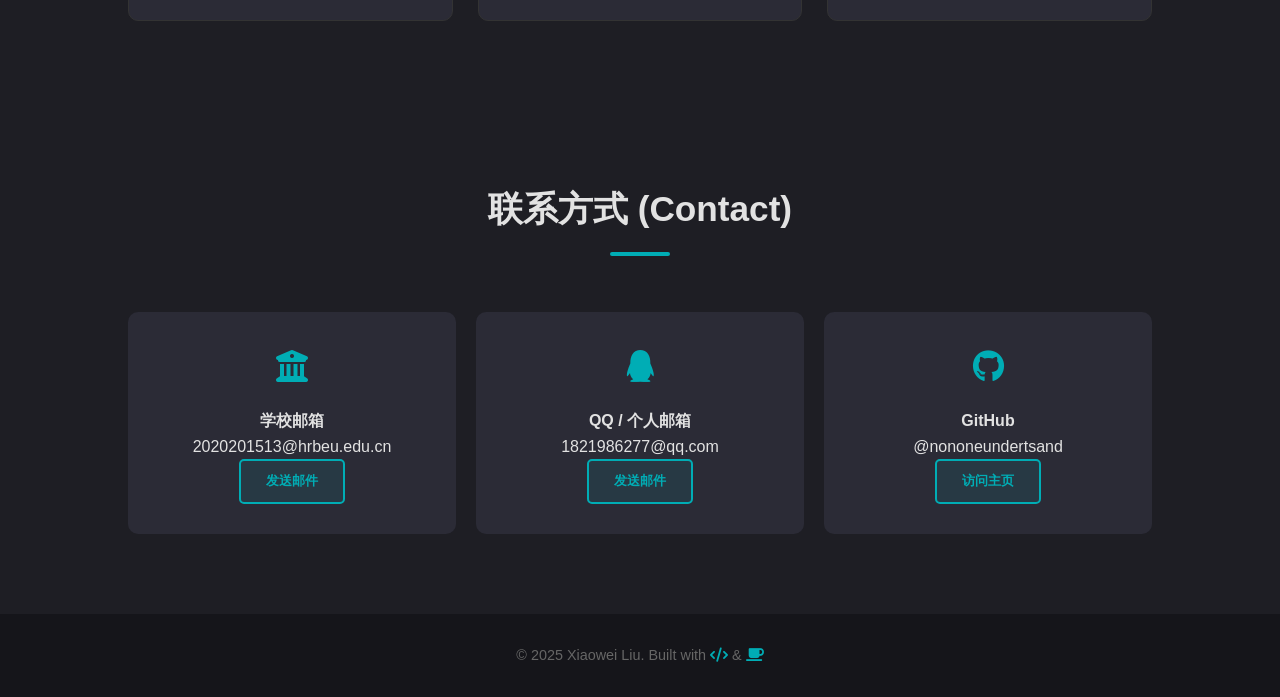
==== commit 7fc6447d: "Add detailed blog post pages" ====
--- a/index.html
+++ b/index.html
@@ -55,12 +55,12 @@
             <a href="blog/index.html" class="btn blog-preview-button">进入博客与知识笔记 <i class="fas fa-arrow-right"></i></a>
         </div>
         <div class="blog-preview-posts" aria-label="最新博客主题">
-            <a href="blog/index.html#fedpdr-note" class="blog-preview-post">
+            <a href="blog/posts/federated-learning-plateau.html" class="blog-preview-post">
                 <span>RESEARCH NOTE</span>
                 <strong>联邦学习为什么会进入性能平台期？</strong>
                 <small>从通信收益与参数分布理解 FedPDR</small>
             </a>
-            <a href="blog/index.html#rag-evaluation" class="blog-preview-post">
+            <a href="blog/posts/rag-evaluation.html" class="blog-preview-post">
                 <span>ENGINEERING</span>
                 <strong>RAG 系统评测的三个最小闭环</strong>
                 <small>检索、生成与端到端体验</small>
--- a/assets/css/styles.css
+++ b/assets/css/styles.css
@@ -171,12 +171,18 @@
 .post-card {
     padding: 28px;
     transition: border-color 0.2s ease, transform 0.2s ease, box-shadow 0.2s ease;
+    cursor: pointer;
 }
 
 .post-card:hover {
     border-color: #9ccfc8;
     box-shadow: 0 16px 36px rgba(15, 118, 110, 0.1);
     transform: translateY(-2px);
+}
+
+.post-card:focus-visible {
+    outline: 3px solid #5ab7ac;
+    outline-offset: 3px;
 }
 
 .featured-post {
@@ -276,6 +282,19 @@
 .blog-back {
     padding: 0 0 24px;
 }
+
+.article-shell { width: min(860px, calc(100% - 40px)); }
+.article-header { padding-bottom: 30px; }
+.article-header h1 { color: var(--blog-text); font-size: clamp(2rem, 5vw, 3.25rem); line-height: 1.2; margin: 12px 0; }
+.article-lead { color: var(--blog-muted); font-size: 1.15rem; max-width: 720px; }
+.article-content { display: grid; gap: 26px; padding: 38px 0 20px; }
+.article-content section { padding: 0; }
+.article-content h2 { color: var(--blog-text); font-size: 1.45rem; margin-bottom: 10px; }
+.article-content p, .article-content li { color: var(--blog-muted); }
+.article-content ul, .article-content ol { padding-left: 22px; }
+.article-content li + li { margin-top: 8px; }
+.article-callout { background: var(--blog-accent-soft); border-left: 4px solid var(--blog-accent); border-radius: 4px; color: #155e58; padding: 16px 18px; }
+.article-links { display: flex; justify-content: space-between; gap: 16px; padding: 28px 0 48px; border-top: 1px solid var(--blog-border); }
 
 .back-home {
     display: inline-flex;
@@ -596,6 +615,8 @@
                 gap: 22px;
                 padding-top: 28px;
             }
+            .article-shell { width: min(100% - 28px, 860px); }
+            .article-links { flex-direction: column; }
             .post-card,
             .sidebar-block {
                 padding: 22px;
